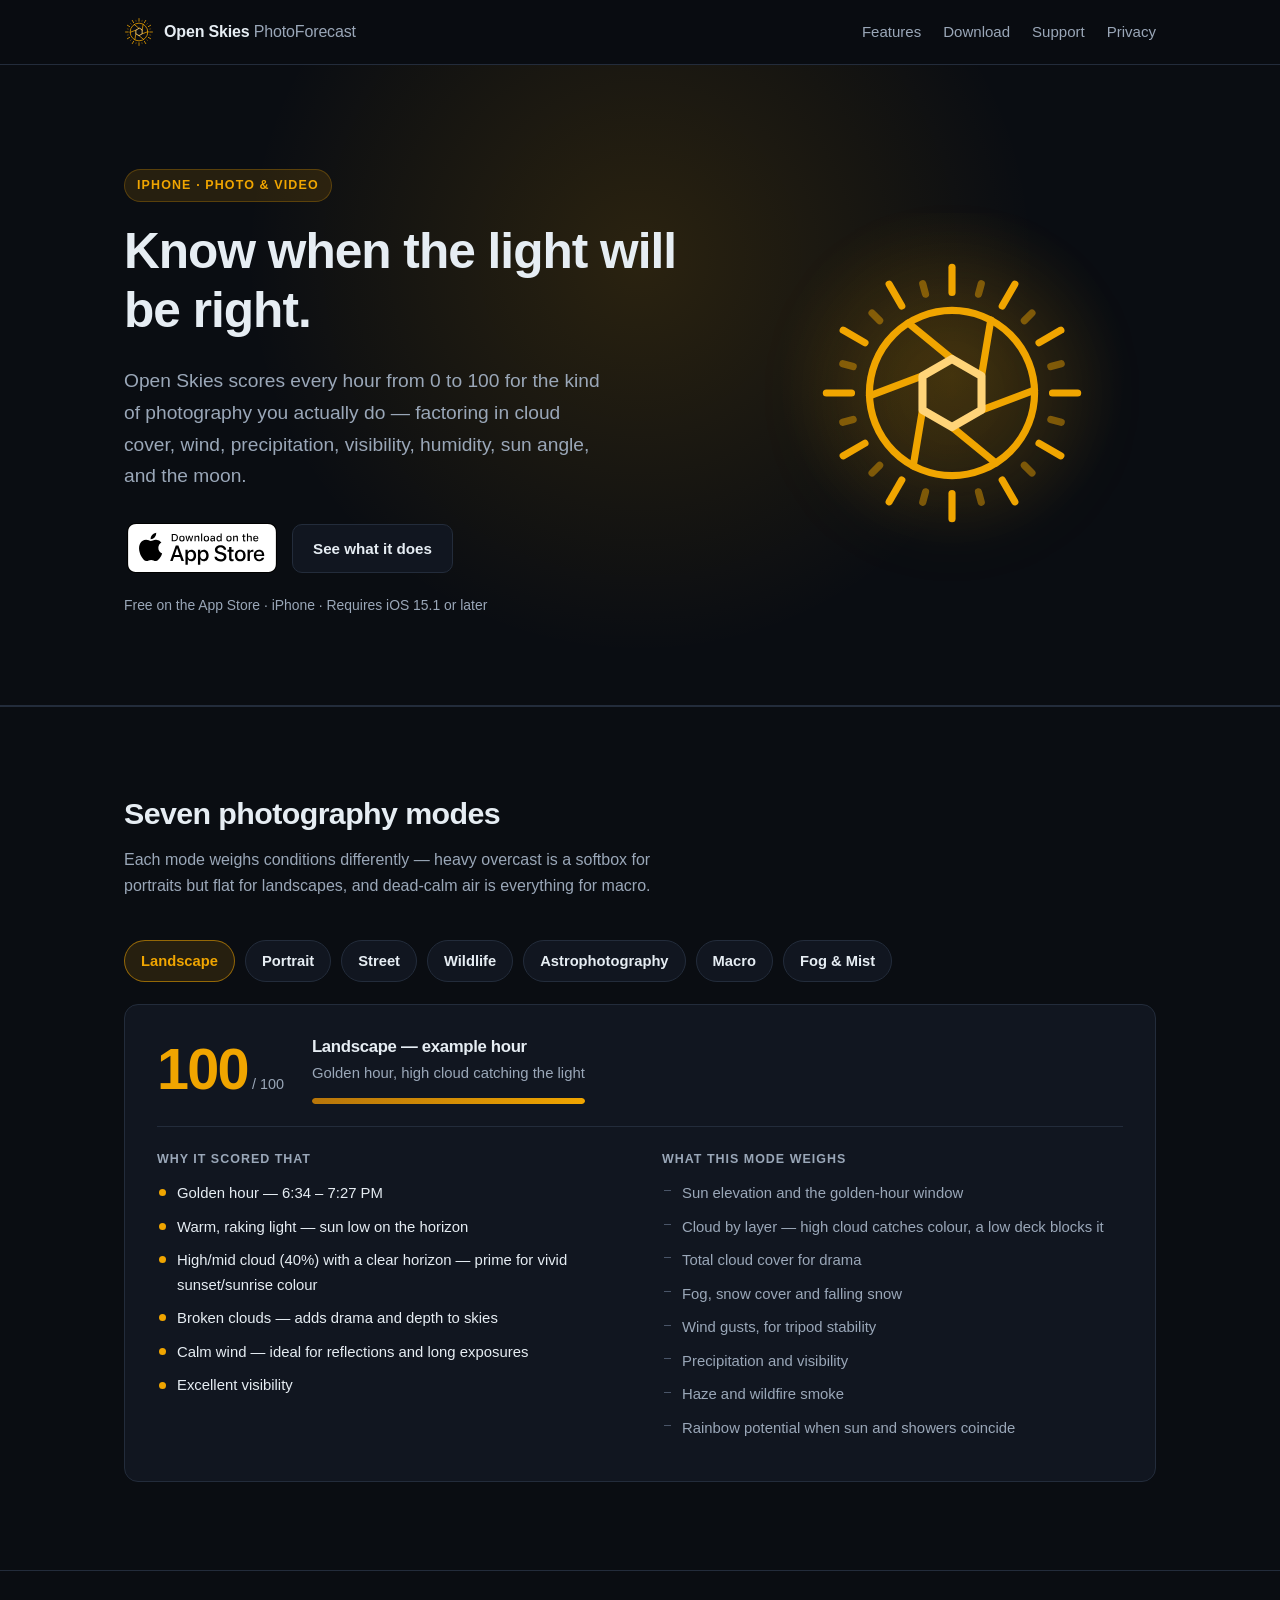
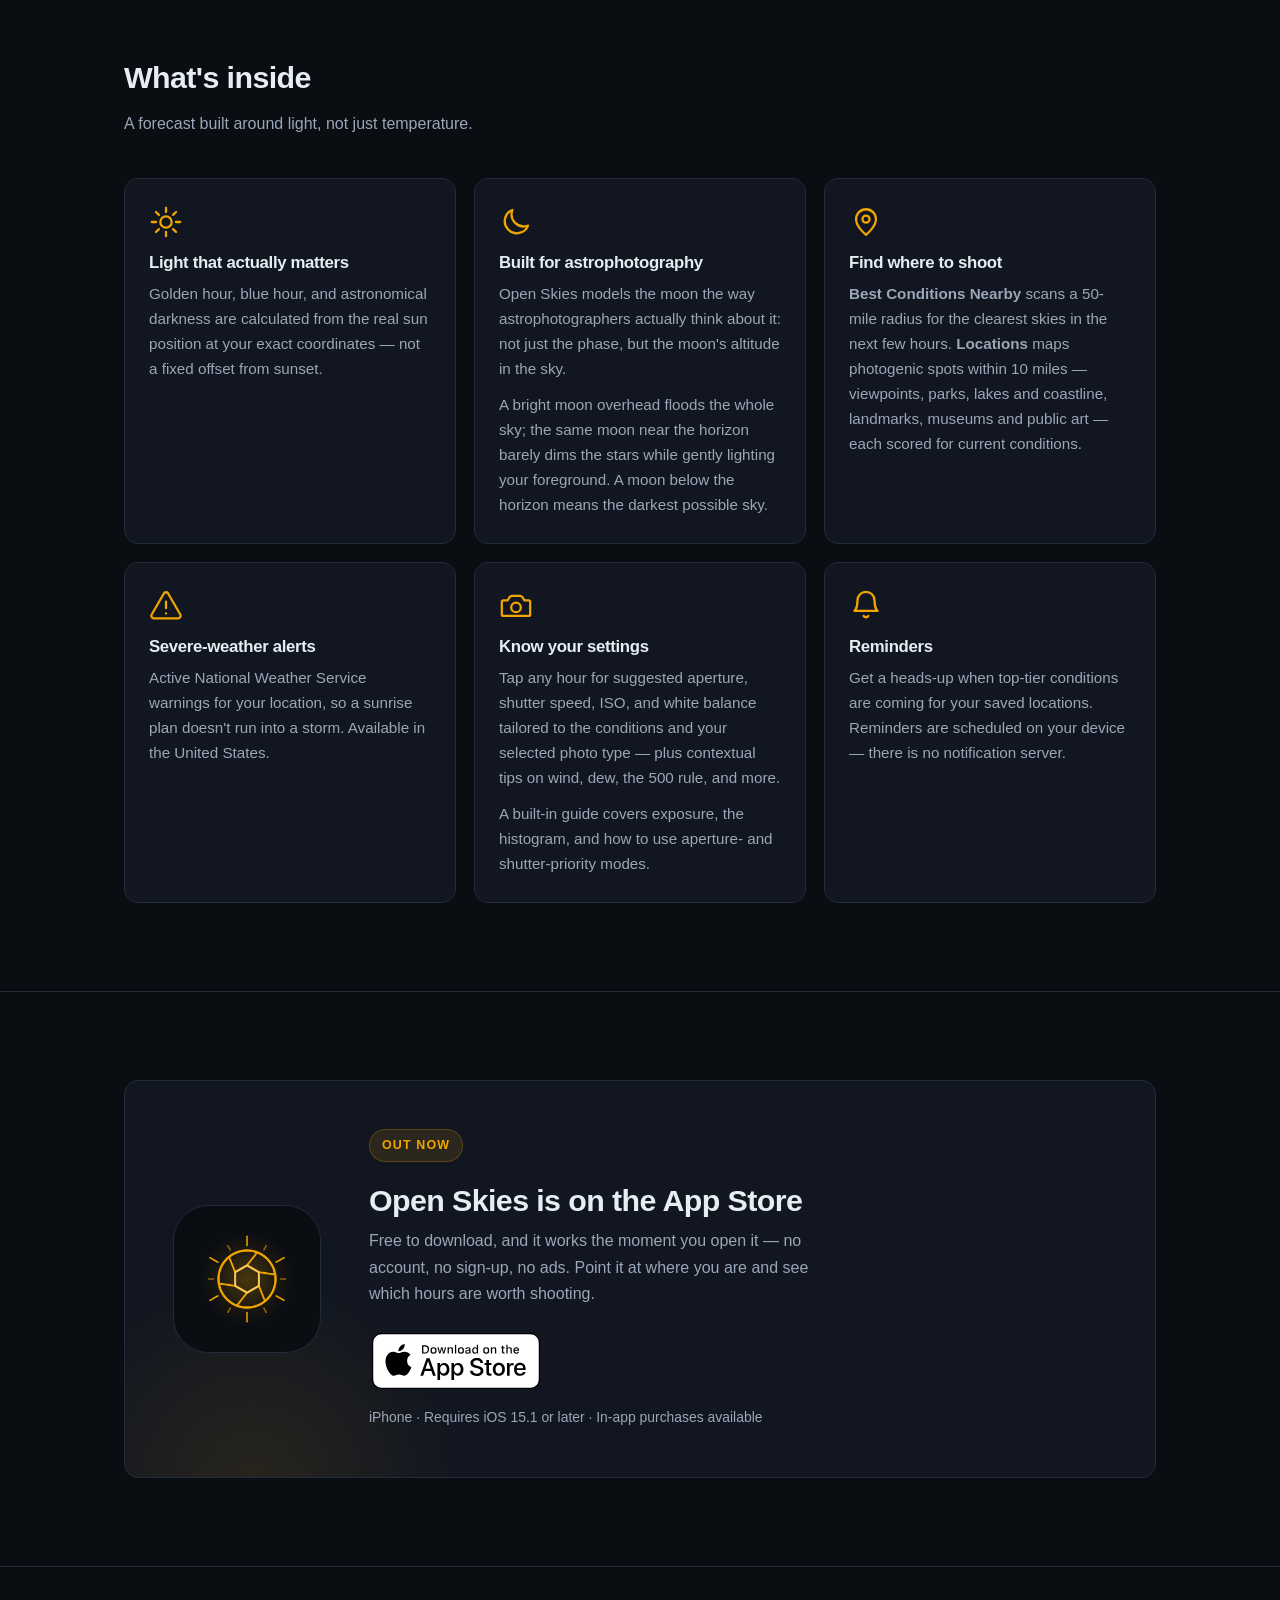
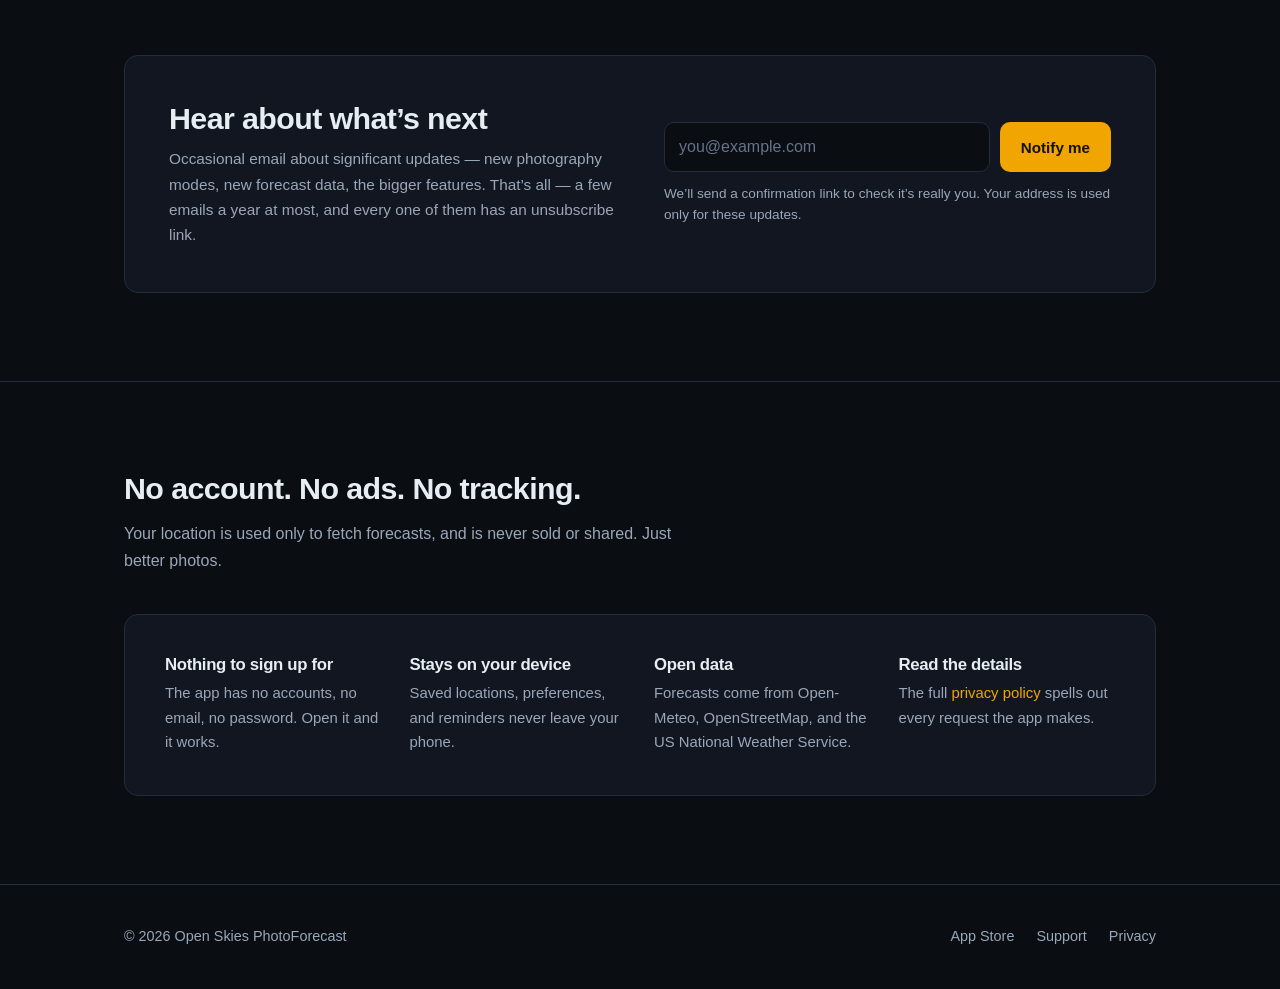
==== index.html @ b7a9ad7c "Add Google Search Console verification tag Co-Authored-By: Claude Opus 5 <noreply@anthropic.com>" ====
<!DOCTYPE html>
<html lang="en">
<head>
<meta charset="utf-8">
<meta name="viewport" content="width=device-width, initial-scale=1">
<title>Open Skies PhotoForecast — Golden hour &amp; photo weather</title>
<meta name="description" content="Hour-by-hour photography conditions for seven styles — golden hour, blue hour, the Milky Way and more. No account, no ads, no tracking.">
<meta name="theme-color" content="#0a0d12">
<meta name="google-site-verification" content="ENrO2JGXDl9mNSKPHNOTtn1yvITgf6xiiaZJoWVUYp8">
<link rel="icon" href="assets/emblem.svg" type="image/svg+xml">
<link rel="icon" href="assets/favicon.png" sizes="48x48">
<link rel="apple-touch-icon" href="assets/app-icon.png">
<meta property="og:type" content="website">
<meta property="og:title" content="Open Skies PhotoForecast">
<meta property="og:description" content="Know exactly when the light and weather will be right — hour-by-hour photography scores for golden hour, the Milky Way, and six more styles.">
<meta property="og:image" content="assets/app-icon.png">
<meta name="twitter:card" content="summary">
<link rel="stylesheet" href="styles.css">
</head>
<body>

<header class="site-header">
  <div class="wrap">
    <a class="brand" href="index.html">
      <img class="brand-mark" src="assets/emblem.svg" alt="" width="30" height="30">
      <span class="brand-name">Open Skies <span>PhotoForecast</span></span>
    </a>
    <nav class="site-nav" aria-label="Main">
      <a href="#features">Features</a>
      <a href="#download">Download</a>
      <a href="support.html">Support</a>
      <a href="privacy.html">Privacy</a>
    </nav>
  </div>
</header>

<main>

  <section class="hero">
    <div class="wrap hero-grid">
      <div>
        <span class="eyebrow">iPhone · Photo &amp; Video</span>
        <h1>Know when the light will be right.</h1>
        <p class="lede">
          Open Skies scores every hour from 0 to 100 for the kind of photography
          you actually do — factoring in cloud cover, wind, precipitation,
          visibility, humidity, sun angle, and the moon.
        </p>
        <div class="cta-row">
          <a class="badge-link" href="https://apps.apple.com/us/app/open-skies-photoforecast/id6797729442">
            <img src="assets/badge-white.svg" width="150" height="50"
                 alt="Download on the App Store">
          </a>
          <a class="btn btn-ghost" href="#features">See what it does</a>
        </div>
        <p class="note" style="margin-top:18px;">Free on the App&nbsp;Store · iPhone · Requires iOS&nbsp;15.1 or later</p>
      </div>
      <div class="hero-art">
        <img class="emblem" src="assets/emblem.svg" alt="" width="360" height="360">
      </div>
    </div>
  </section>

  <section id="features">
    <div class="wrap">
      <div class="section-head">
        <h2>Seven photography modes</h2>
        <p>
          Each mode weighs conditions differently — heavy overcast is a softbox
          for portraits but flat for landscapes, and dead-calm air is everything
          for macro.
        </p>
      </div>
      <div class="modes">
        <div class="chips" role="tablist" aria-label="Photography modes">
          <button class="chip" role="tab" type="button" id="tab-landscape"
                  data-mode="landscape" aria-selected="true" tabindex="0"
                  aria-controls="mode-panel">Landscape</button>
          <button class="chip" role="tab" type="button" id="tab-portrait"
                  data-mode="portrait" aria-selected="false" tabindex="-1"
                  aria-controls="mode-panel">Portrait</button>
          <button class="chip" role="tab" type="button" id="tab-street"
                  data-mode="street" aria-selected="false" tabindex="-1"
                  aria-controls="mode-panel">Street</button>
          <button class="chip" role="tab" type="button" id="tab-wildlife"
                  data-mode="wildlife" aria-selected="false" tabindex="-1"
                  aria-controls="mode-panel">Wildlife</button>
          <button class="chip" role="tab" type="button" id="tab-astro"
                  data-mode="astro" aria-selected="false" tabindex="-1"
                  aria-controls="mode-panel">Astrophotography</button>
          <button class="chip" role="tab" type="button" id="tab-macro"
                  data-mode="macro" aria-selected="false" tabindex="-1"
                  aria-controls="mode-panel">Macro</button>
          <button class="chip" role="tab" type="button" id="tab-fog"
                  data-mode="fog" aria-selected="false" tabindex="-1"
                  aria-controls="mode-panel">Fog &amp; Mist</button>
        </div>

        <div class="mode-panel" id="mode-panel" role="tabpanel"
             aria-labelledby="tab-landscape" tabindex="0">
          <noscript>
            <p class="mode-fallback">
              Each mode scores the same hour differently. Turn on JavaScript to
              see an example breakdown, or see it in the app itself.
            </p>
          </noscript>
        </div>
      </div>
    </div>
  </section>

  <section>
    <div class="wrap">
      <div class="section-head">
        <h2>What's inside</h2>
        <p>A forecast built around light, not just temperature.</p>
      </div>
      <div class="cards">

        <article class="card">
          <div class="card-icon" aria-hidden="true">
            <svg viewBox="0 0 24 24" fill="none" stroke="currentColor" stroke-width="1.6" stroke-linecap="round" stroke-linejoin="round">
              <circle cx="12" cy="12" r="4"/><path d="M12 2v3M12 19v3M2 12h3M19 12h3M4.9 4.9l2.1 2.1M17 17l2.1 2.1M19.1 4.9L17 7M7 17l-2.1 2.1"/>
            </svg>
          </div>
          <h3>Light that actually matters</h3>
          <p>
            Golden hour, blue hour, and astronomical darkness are calculated from
            the real sun position at your exact coordinates — not a fixed offset
            from sunset.
          </p>
        </article>

        <article class="card">
          <div class="card-icon" aria-hidden="true">
            <svg viewBox="0 0 24 24" fill="none" stroke="currentColor" stroke-width="1.6" stroke-linecap="round" stroke-linejoin="round">
              <path d="M20.5 14.5A8.5 8.5 0 0 1 9.5 3.5a8.5 8.5 0 1 0 11 11z"/>
            </svg>
          </div>
          <h3>Built for astrophotography</h3>
          <p>
            Open Skies models the moon the way astrophotographers actually think
            about it: not just the phase, but the moon's altitude in the sky.
          </p>
          <p>
            A bright moon overhead floods the whole sky; the same moon near the
            horizon barely dims the stars while gently lighting your foreground.
            A moon below the horizon means the darkest possible sky.
          </p>
        </article>

        <article class="card">
          <div class="card-icon" aria-hidden="true">
            <svg viewBox="0 0 24 24" fill="none" stroke="currentColor" stroke-width="1.6" stroke-linecap="round" stroke-linejoin="round">
              <path d="M12 21s7-5.5 7-11a7 7 0 1 0-14 0c0 5.5 7 11 7 11z"/><circle cx="12" cy="10" r="2.5"/>
            </svg>
          </div>
          <h3>Find where to shoot</h3>
          <p>
            <strong>Best Conditions Nearby</strong> scans a 50-mile radius for the
            clearest skies in the next few hours. <strong>Locations</strong> maps
            photogenic spots within 10 miles — viewpoints, parks, lakes and
            coastline, landmarks, museums and public art — each scored for
            current conditions.
          </p>
        </article>

        <article class="card">
          <div class="card-icon" aria-hidden="true">
            <svg viewBox="0 0 24 24" fill="none" stroke="currentColor" stroke-width="1.6" stroke-linecap="round" stroke-linejoin="round">
              <path d="M10.3 3.5 1.9 18a1.8 1.8 0 0 0 1.6 2.7h17a1.8 1.8 0 0 0 1.6-2.7l-8.4-14.5a1.8 1.8 0 0 0-3.4 0z"/><path d="M12 9v4.5M12 17.2v.1"/>
            </svg>
          </div>
          <h3>Severe-weather alerts</h3>
          <p>
            Active National Weather Service warnings for your location, so a
            sunrise plan doesn't run into a storm. Available in the United States.
          </p>
        </article>

        <article class="card">
          <div class="card-icon" aria-hidden="true">
            <svg viewBox="0 0 24 24" fill="none" stroke="currentColor" stroke-width="1.6" stroke-linecap="round" stroke-linejoin="round">
              <path d="M3 8h3l1.6-2.4A1.8 1.8 0 0 1 9.1 4.8h5.8a1.8 1.8 0 0 1 1.5.8L18 8h3a1 1 0 0 1 1 1v9a1 1 0 0 1-1 1H3a1 1 0 0 1-1-1V9a1 1 0 0 1 1-1z"/><circle cx="12" cy="13" r="3.4"/>
            </svg>
          </div>
          <h3>Know your settings</h3>
          <p>
            Tap any hour for suggested aperture, shutter speed, ISO, and white
            balance tailored to the conditions and your selected photo type —
            plus contextual tips on wind, dew, the 500 rule, and more.
          </p>
          <p>
            A built-in guide covers exposure, the histogram, and how to use
            aperture- and shutter-priority modes.
          </p>
        </article>

        <article class="card">
          <div class="card-icon" aria-hidden="true">
            <svg viewBox="0 0 24 24" fill="none" stroke="currentColor" stroke-width="1.6" stroke-linecap="round" stroke-linejoin="round">
              <path d="M18 8a6 6 0 1 0-12 0c0 6-2.2 7.5-2.2 7.5h16.4S18 14 18 8z"/><path d="M13.7 19a2 2 0 0 1-3.4 0"/>
            </svg>
          </div>
          <h3>Reminders</h3>
          <p>
            Get a heads-up when top-tier conditions are coming for your saved
            locations. Reminders are scheduled on your device — there is no
            notification server.
          </p>
        </article>

      </div>
    </div>
  </section>

  <section id="download">
    <div class="wrap">
      <div class="download">
        <img class="download-icon" src="assets/app-icon.png" alt=""
             width="160" height="160" loading="lazy">
        <div class="download-copy">
          <span class="eyebrow">Out now</span>
          <h2>Open Skies is on the App&nbsp;Store</h2>
          <p>
            Free to download, and it works the moment you open it &mdash; no
            account, no sign-up, no ads. Point it at where you are and see which
            hours are worth shooting.
          </p>
          <div class="cta-row">
            <a class="badge-link" href="https://apps.apple.com/us/app/open-skies-photoforecast/id6797729442">
              <img src="assets/badge-white.svg" width="168" height="56"
                   alt="Download on the App Store">
            </a>
          </div>
          <p class="note">iPhone · Requires iOS&nbsp;15.1 or later · In-app purchases available</p>
        </div>
      </div>
    </div>
  </section>

  <section id="notify">
    <div class="wrap">
      <div class="signup">
        <div class="signup-copy">
          <h2>Hear about what&rsquo;s next</h2>
          <p>
            Occasional email about significant updates &mdash; new photography
            modes, new forecast data, the bigger features. That&rsquo;s all
            &mdash; a few emails a year at most, and every one of them has an
            unsubscribe link.
          </p>
        </div>

        <form class="signup-form" id="notify-form" method="post"
              action="https://app.kit.com/forms/9874829/subscriptions">
          <label class="sr-only" for="notify-email">Email address</label>
          <div class="field-row">
            <input id="notify-email" name="email_address" type="email"
                   placeholder="you@example.com" required
                   autocomplete="email" spellcheck="false">
            <button class="btn btn-primary" type="submit">Notify me</button>
          </div>

          <div class="hp" aria-hidden="true">
            <label for="notify-company">Company</label>
            <input id="notify-company" name="company" type="text"
                   tabindex="-1" autocomplete="off">
          </div>

          <p class="form-note" id="notify-status" role="status" aria-live="polite">
            We&rsquo;ll send a confirmation link to check it&rsquo;s really you.
            Your address is used only for these updates.
          </p>
        </form>
      </div>
    </div>
  </section>

  <section>
    <div class="wrap">
      <div class="section-head">
        <h2>No account. No ads. No tracking.</h2>
        <p>
          Your location is used only to fetch forecasts, and is never sold or
          shared. Just better photos.
        </p>
      </div>
      <div class="strip">
        <div class="strip-item">
          <h3>Nothing to sign up for</h3>
          <p>The app has no accounts, no email, no password. Open it and it works.</p>
        </div>
        <div class="strip-item">
          <h3>Stays on your device</h3>
          <p>Saved locations, preferences, and reminders never leave your phone.</p>
        </div>
        <div class="strip-item">
          <h3>Open data</h3>
          <p>Forecasts come from Open-Meteo, OpenStreetMap, and the US National Weather Service.</p>
        </div>
        <div class="strip-item">
          <h3>Read the details</h3>
          <p>The full <a href="privacy.html">privacy policy</a> spells out every request the app makes.</p>
        </div>
      </div>
    </div>
  </section>

</main>

<footer class="site-footer">
  <div class="wrap">
    <span>© 2026 Open Skies PhotoForecast</span>
    <nav aria-label="Footer">
      <a href="https://apps.apple.com/us/app/open-skies-photoforecast/id6797729442">App Store</a>
      <a href="support.html">Support</a>
      <a href="privacy.html">Privacy</a>
    </nav>
  </div>
</footer>

<script>
// Example score breakdowns, generated by running the app's own scoring code
// against representative weather. Scores and factor text are the app's, verbatim.
var MODES = {"landscape":{"label":"Landscape","note":"Golden hour, high cloud catching the light","score":100,"factors":["Golden hour — 6:34 – 7:27 PM","Warm, raking light — sun low on the horizon","High/mid cloud (40%) with a clear horizon — prime for vivid sunset/sunrise colour","Broken clouds — adds drama and depth to skies","Calm wind — ideal for reflections and long exposures","Excellent visibility"],"weighs":["Sun elevation and the golden-hour window","Cloud by layer — high cloud catches colour, a low deck blocks it","Total cloud cover for drama","Fog, snow cover and falling snow","Wind gusts, for tripod stability","Precipitation and visibility","Haze and wildfire smoke","Rainbow potential when sun and showers coincide"]},"portrait":{"label":"Portrait","note":"Bright overcast, mild afternoon","score":71,"factors":["Thick overcast — sky acts as giant softbox, no harsh shadows","Comfortable temperature for outdoor sessions","Calm — no wind interference"],"weighs":["How harsh the sun is, softened by cloud and nudged by UV","Overcast acting as a giant softbox","Apparent temperature — how comfortable your subject is","Wind, for hair and clothing","Rain, weighted more heavily than for other styles"]},"street":{"label":"Street","note":"Saturday afternoon, hard sun","score":60,"factors":["Weekend daytime — markets, families and leisure crowds fill public spaces","Hard midday sun — deep shadows, silhouettes and graphic geometry","Urban area — busy streets, people, and signage"],"weighs":["Human activity by hour and day of week","Hard light — the one mode that rewards midday sun","Raking light for long shadows","Bright overcast for quieter human moments","Wet streets in the hour after rain","Fog simplifying a cluttered scene","How built-up the location is"]},"wildlife":{"label":"Wildlife","note":"Dawn after a cold front","score":100,"factors":["Golden hour — 6:27 – 7:20 AM","Dawn golden hour — animals feeding, peak activity","Calm — minimal disturbance, better scent control","Partial cloud — soft, flattering light for animal coats","6° colder than yesterday — cold advection drives feeding","Workable light — 1/1000s needs about ISO 3200"],"weighs":["Dawn and dusk activity windows","Wind, which carries scent and sound","Cloud softness on fur and feathers","Temperature and its effect on activity","Snow cover for tracks and winter species","Rain, and the reliable window just after it stops","Cold-front signal — falling pressure plus colder air than yesterday","Whether there is enough light for a fast shutter"]},"astro":{"label":"Astrophotography","note":"New moon at a dark-sky site","score":90,"factors":["Mostly clear sky","Moon below the horizon (-24°) — maximally dark sky","Milky Way core high (23°) — prime for the galactic centre","Bortle 1 — pristine dark site, faint nebulosity visible","Exceptional atmospheric clarity","Clear, transparent air"],"weighs":["Cloud as a hard ceiling — you cannot shoot stars through it","Thin high cirrus that veils faint detail","Moon brightness combined with how high it sits","Milky Way core altitude","Bortle light-pollution class at your location","Dew point and air transparency","Wind, for long-exposure stability"]},"macro":{"label":"Macro","note":"Early morning, dew still on the plants","score":65,"factors":["Bright overcast — a giant softbox: no harsh shadows, deep colour saturation","Early sun still low (14°) — gentle light, dew not yet burned off","Gusts to 15 mph — subject motion blur at macro scale is unavoidable","At the dew point — droplets on leaves, petals and webs","Cool — insects sluggish and far easier to approach"],"weighs":["Conditions that end a session outright, which cap the score","Bright overcast versus a dim storm deck","Time of day — dew still present, insects still cold","Wind, the single biggest problem at magnification","Dew point and temperature"]},"fog":{"label":"Fog & Mist","note":"Valley fog burning off at sunrise","score":90,"factors":["Golden hour — 6:26 – 7:18 AM","Active fog — ideal conditions for atmospheric photography","Golden light filtering through fog — rare and stunning"],"weighs":["Whether fog is actually present","Dew point depression, to estimate fog forming","Golden light filtering through fog","Wind, which disperses fog quickly","Snow cover underneath"]}};

(function () {
  var tablist = document.querySelector('.chips[role="tablist"]');
  var panel = document.getElementById("mode-panel");
  if (!tablist || !panel) return;

  var tabs = [].slice.call(tablist.querySelectorAll('[role="tab"]'));

  function esc(t) {
    return String(t).replace(/[&<>"]/g, function (c) {
      return { "&": "&amp;", "<": "&lt;", ">": "&gt;", '"': "&quot;" }[c];
    });
  }

  function render(key) {
    var m = MODES[key];
    if (!m) return;
    panel.innerHTML =
      '<div class="mode-head">' +
        '<div class="mode-score">' +
          '<span class="mode-score-num">' + m.score + '</span>' +
          '<span class="mode-score-max">/ 100</span>' +
        '</div>' +
        '<div class="mode-head-copy">' +
          '<h3>' + esc(m.label) + ' — example hour</h3>' +
          '<p>' + esc(m.note) + '</p>' +
          '<div class="mode-meter" role="img" aria-label="Score ' + m.score + ' out of 100">' +
            '<span style="width:' + m.score + '%"></span>' +
          '</div>' +
        '</div>' +
      '</div>' +
      '<div class="mode-cols">' +
        '<div>' +
          '<h4>Why it scored that</h4>' +
          '<ul class="mode-factors">' +
            m.factors.map(function (f) { return "<li>" + esc(f) + "</li>"; }).join("") +
          '</ul>' +
        '</div>' +
        '<div>' +
          '<h4>What this mode weighs</h4>' +
          '<ul class="mode-weighs">' +
            m.weighs.map(function (w) { return "<li>" + esc(w) + "</li>"; }).join("") +
          '</ul>' +
        '</div>' +
      '</div>';
  }

  function select(tab, focus) {
    tabs.forEach(function (t) {
      var on = t === tab;
      t.setAttribute("aria-selected", on ? "true" : "false");
      t.tabIndex = on ? 0 : -1;
    });
    panel.setAttribute("aria-labelledby", tab.id);
    render(tab.dataset.mode);
    if (focus) tab.focus();
  }

  tablist.addEventListener("click", function (e) {
    var tab = e.target.closest('[role="tab"]');
    if (tab) select(tab, false);
  });

  // Arrow-key navigation, per the ARIA tabs pattern.
  tablist.addEventListener("keydown", function (e) {
    var i = tabs.indexOf(document.activeElement);
    if (i === -1) return;
    var next =
      e.key === "ArrowRight" ? (i + 1) % tabs.length :
      e.key === "ArrowLeft"  ? (i - 1 + tabs.length) % tabs.length :
      e.key === "Home"       ? 0 :
      e.key === "End"        ? tabs.length - 1 : -1;
    if (next === -1) return;
    e.preventDefault();
    select(tabs[next], true);
  });

  render("landscape");
})();
</script>

<script>
(function () {
  var form = document.getElementById("notify-form");
  if (!form) return;

  var status = document.getElementById("notify-status");
  var button = form.querySelector('button[type="submit"]');
  var honeypot = document.getElementById("notify-company");
  var resting = status.innerHTML;

  function say(msg, state) {
    status.textContent = msg;
    status.className = "form-note" + (state ? " is-" + state : "");
  }

  form.addEventListener("submit", function (event) {
    event.preventDefault();

    // Honeypot: humans never see this field, so anything in it is a bot.
    // Report success so the bot has no signal to retry against.
    if (honeypot && honeypot.value !== "") {
      form.reset();
      say("Thanks — check your inbox for the confirmation link.", "success");
      return;
    }

    var data = new FormData(form);
    data.delete("company");

    button.disabled = true;
    say("Sending…");

    fetch(form.action, {
      method: "POST",
      body: data,
      headers: { Accept: "application/json" }
    })
      .then(function (response) {
        if (!response.ok) throw new Error("HTTP " + response.status);
        form.reset();
        say("Almost there — check your inbox and click the confirmation link.", "success");
      })
      .catch(function () {
        say("Something went wrong. Please try again, or email support@openskiesapp.com.", "error");
      })
      .then(function () {
        button.disabled = false;
      });
  });

  // Restore the resting hint once the visitor starts a fresh attempt.
  form.addEventListener("input", function () {
    if (status.className !== "form-note") {
      status.innerHTML = resting;
      status.className = "form-note";
    }
  });
})();
</script>

</body>
</html>
---- styles.css ----
/* Open Skies PhotoForecast — site styles */

:root {
  --bg: #0a0d12;
  --surface: #111620;
  --surface-2: #161d29;
  --border: #232c3b;
  --accent: #f0a500;
  --accent-soft: rgba(240, 165, 0, 0.12);
  --text: #e6edf3;
  --muted: #9aa7b8;
  --radius: 14px;
  --maxw: 1080px;
  --readw: 760px;
}

* { box-sizing: border-box; }

html { scroll-behavior: smooth; }

body {
  margin: 0;
  background: var(--bg);
  color: var(--text);
  font: 16px/1.65 -apple-system, BlinkMacSystemFont, "Segoe UI", Inter, Roboto,
    Helvetica, Arial, sans-serif;
  -webkit-font-smoothing: antialiased;
  text-rendering: optimizeLegibility;
}

a { color: var(--accent); text-decoration: none; }
a:hover { text-decoration: underline; }

h1, h2, h3 { line-height: 1.2; letter-spacing: -0.02em; margin: 0 0 0.5em; }
h1 { font-size: clamp(2rem, 5vw, 3.1rem); font-weight: 700; }
h2 { font-size: clamp(1.4rem, 3vw, 1.9rem); font-weight: 650; }
h3 { font-size: 1.05rem; font-weight: 650; }

p { margin: 0 0 1em; }

.wrap { max-width: var(--maxw); margin: 0 auto; padding: 0 24px; }
.read { max-width: var(--readw); }

/* ---------- emblem ---------- */

.emblem { width: 100%; height: 100%; display: block; color: var(--accent); }
.emblem .emblem-core { color: #ffd479; stroke: #ffd479; }
.emblem .emblem-rays { opacity: 0.9; }

/* ---------- header ---------- */

.site-header {
  position: sticky;
  top: 0;
  z-index: 20;
  background: rgba(10, 13, 18, 0.82);
  backdrop-filter: saturate(140%) blur(12px);
  border-bottom: 1px solid var(--border);
}

.site-header .wrap {
  display: flex;
  align-items: center;
  gap: 20px;
  min-height: 64px;
}

.brand {
  display: inline-flex;
  align-items: center;
  gap: 10px;
  color: var(--text);
  font-weight: 650;
  letter-spacing: -0.01em;
  margin-right: auto;
}
.brand:hover { text-decoration: none; }
.brand-mark { width: 30px; height: 30px; flex: 0 0 auto; }
.brand-name { font-size: 1rem; white-space: nowrap; }
.brand-name span { color: var(--muted); font-weight: 500; }

.site-nav { display: flex; gap: 22px; font-size: 0.94rem; }
.site-nav a { color: var(--muted); }
.site-nav a:hover, .site-nav a[aria-current="page"] { color: var(--text); text-decoration: none; }

/* ---------- hero ---------- */

.hero {
  position: relative;
  overflow: hidden;
  padding: clamp(56px, 9vw, 104px) 0 clamp(48px, 7vw, 88px);
  border-bottom: 1px solid var(--border);
}
.hero::before {
  content: "";
  position: absolute;
  inset: -40% 0 auto 50%;
  width: 900px;
  height: 900px;
  transform: translateX(-50%);
  background: radial-gradient(circle, rgba(240, 165, 0, 0.14), transparent 62%);
  pointer-events: none;
}
.hero .wrap { position: relative; }

.hero-grid {
  display: grid;
  grid-template-columns: 1.15fr 0.85fr;
  gap: clamp(32px, 6vw, 72px);
  align-items: center;
}

.eyebrow {
  display: inline-block;
  font-size: 0.78rem;
  font-weight: 650;
  letter-spacing: 0.09em;
  text-transform: uppercase;
  color: var(--accent);
  background: var(--accent-soft);
  border: 1px solid rgba(240, 165, 0, 0.25);
  border-radius: 999px;
  padding: 5px 12px;
  margin-bottom: 20px;
}

.hero p.lede {
  font-size: clamp(1.05rem, 2vw, 1.2rem);
  color: var(--muted);
  max-width: 46ch;
}

.hero-art {
  aspect-ratio: 1;
  max-width: 360px;
  margin-inline: auto;
  width: 100%;
  display: grid;
  place-items: center;
  background: radial-gradient(circle at 50% 45%, rgba(240, 165, 0, 0.16), transparent 65%);
}
.hero-art .emblem { width: 78%; height: auto; filter: drop-shadow(0 0 40px rgba(240, 165, 0, 0.35)); }

.cta-row { display: flex; flex-wrap: wrap; gap: 12px; margin-top: 28px; align-items: center; }

.btn {
  display: inline-flex;
  align-items: center;
  gap: 8px;
  padding: 11px 20px;
  border-radius: 10px;
  font-weight: 600;
  font-size: 0.95rem;
  border: 1px solid transparent;
  transition: background-color 0.15s ease, border-color 0.15s ease;
}
.btn:hover { text-decoration: none; }
.btn-primary { background: var(--accent); color: #14100a; }
.btn-primary:hover { background: #ffb81f; }
.btn-ghost { border-color: var(--border); color: var(--text); background: var(--surface); }
.btn-ghost:hover { border-color: #33405a; }

.note { font-size: 0.87rem; color: var(--muted); margin: 0; }

/* ---------- sections ---------- */

section { padding: clamp(52px, 8vw, 88px) 0; }
section + section { border-top: 1px solid var(--border); }

.section-head { max-width: 62ch; margin-bottom: 40px; }
.section-head p { color: var(--muted); margin: 0; }

/* ---------- mode chips ---------- */

.chips { display: flex; flex-wrap: wrap; gap: 10px; margin: 0; padding: 0; list-style: none; }
.chip {
  border: 1px solid var(--border);
  background: var(--surface);
  color: var(--text);
  border-radius: 999px;
  padding: 8px 16px;
  font: inherit;
  font-size: 0.92rem;
  font-weight: 550;
  cursor: pointer;
  transition: border-color 0.15s ease, background-color 0.15s ease, color 0.15s ease;
}
.chip:hover { border-color: #33405a; background: var(--surface-2); }

/* ---------- feature cards ---------- */

.cards {
  display: grid;
  grid-template-columns: repeat(auto-fit, minmax(280px, 1fr));
  gap: 18px;
}

.card {
  background: var(--surface);
  border: 1px solid var(--border);
  border-radius: var(--radius);
  padding: 26px 24px;
}
.card h3 { margin-bottom: 8px; }
.card p { color: var(--muted); margin: 0; font-size: 0.95rem; }
.card p + p { margin-top: 0.7em; }

.card-icon {
  width: 34px;
  height: 34px;
  color: var(--accent);
  margin-bottom: 14px;
}
.card-icon svg { width: 100%; height: 100%; display: block; }

/* ---------- privacy strip ---------- */

.strip {
  background: var(--surface);
  border: 1px solid var(--border);
  border-radius: var(--radius);
  padding: clamp(28px, 4vw, 40px);
  display: grid;
  grid-template-columns: repeat(auto-fit, minmax(200px, 1fr));
  gap: 28px;
}
.strip-item h3 { margin-bottom: 6px; }
.strip-item p { color: var(--muted); font-size: 0.93rem; margin: 0; }

/* ---------- prose (privacy / support body) ---------- */

.prose { max-width: var(--readw); }
.prose h2 { margin-top: 2.2em; padding-top: 0.2em; }
.prose h2:first-of-type { margin-top: 1.2em; }
.prose ul { padding-left: 1.2em; margin: 0 0 1em; }
.prose li { margin-bottom: 0.45em; }
.prose li::marker { color: var(--accent); }
.prose strong { color: #fff; font-weight: 650; }
.prose .meta {
  color: var(--muted);
  font-size: 0.9rem;
  border-left: 2px solid var(--accent);
  padding-left: 14px;
  margin-bottom: 2em;
}
.prose a { word-break: break-word; }

/* ---------- page header (interior pages) ---------- */

.page-head {
  padding: clamp(44px, 6vw, 72px) 0 clamp(28px, 4vw, 44px);
  border-bottom: 1px solid var(--border);
  background: linear-gradient(180deg, rgba(240, 165, 0, 0.06), transparent);
}
.page-head p { color: var(--muted); margin: 0; max-width: 60ch; }

/* ---------- contact card ---------- */

.contact {
  background: var(--surface);
  border: 1px solid var(--border);
  border-radius: var(--radius);
  padding: 28px 26px;
  margin-bottom: 48px;
}
.contact h2 { margin-top: 0; }
.contact p { color: var(--muted); }
.contact .email {
  display: inline-block;
  font-size: 1.15rem;
  font-weight: 600;
  margin-bottom: 4px;
}

/* ---------- FAQ ---------- */

.faq { display: grid; gap: 10px; }

details {
  background: var(--surface);
  border: 1px solid var(--border);
  border-radius: 12px;
  overflow: hidden;
}
details[open] { background: var(--surface-2); }

summary {
  cursor: pointer;
  list-style: none;
  padding: 16px 46px 16px 20px;
  font-weight: 600;
  position: relative;
}
summary::-webkit-details-marker { display: none; }
summary:hover { color: var(--accent); }
summary::after {
  content: "";
  position: absolute;
  right: 20px;
  top: 50%;
  width: 9px;
  height: 9px;
  border-right: 2px solid var(--muted);
  border-bottom: 2px solid var(--muted);
  transform: translateY(-70%) rotate(45deg);
  transition: transform 0.18s ease;
}
details[open] summary::after { transform: translateY(-25%) rotate(-135deg); }

.faq-body { padding: 0 20px 18px; color: var(--muted); font-size: 0.95rem; }
.faq-body > :last-child { margin-bottom: 0; }
.faq-body ul { padding-left: 1.2em; margin: 0 0 1em; }
.faq-body li::marker { color: var(--accent); }

/* ---------- footer ---------- */

.site-footer {
  border-top: 1px solid var(--border);
  padding: 40px 0;
  color: var(--muted);
  font-size: 0.9rem;
}
.site-footer .wrap {
  display: flex;
  flex-wrap: wrap;
  gap: 16px 26px;
  align-items: center;
}
.site-footer nav { display: flex; gap: 22px; margin-left: auto; }
.site-footer a { color: var(--muted); }
.site-footer a:hover { color: var(--text); }

/* ---------- responsive ---------- */

@media (max-width: 820px) {
  .hero-grid { grid-template-columns: 1fr; }
  .hero-art { order: -1; max-width: 210px; }
  .site-footer nav { margin-left: 0; }
}

@media (max-width: 560px) {
  .site-header .wrap { gap: 12px; }
  .site-nav { gap: 14px; font-size: 0.85rem; }
  .brand-mark { width: 26px; height: 26px; }
  .brand-name { font-size: 0.95rem; }
  .brand-name span { display: none; }
}

@media (max-width: 400px) {
  .wrap { padding: 0 18px; }
  .site-nav { gap: 12px; font-size: 0.8rem; }
}

@media (prefers-reduced-motion: reduce) {
  html { scroll-behavior: auto; }
  * { transition: none !important; }
}

/* focus visibility */
a:focus-visible, summary:focus-visible {
  outline: 2px solid var(--accent);
  outline-offset: 3px;
  border-radius: 4px;
}

/* placeholder shown until a public support address exists */
.contact .email-pending {
  color: var(--accent);
  font-weight: 600;
  margin: 0;
}

/* ---------- newsletter signup ---------- */

.sr-only {
  position: absolute;
  width: 1px;
  height: 1px;
  padding: 0;
  margin: -1px;
  overflow: hidden;
  clip: rect(0 0 0 0);
  white-space: nowrap;
  border: 0;
}

/* Honeypot: off-screen rather than display:none, which some bots skip. */
.hp {
  position: absolute;
  left: -9999px;
  width: 1px;
  height: 1px;
  overflow: hidden;
}

.signup {
  background: var(--surface);
  border: 1px solid var(--border);
  border-radius: var(--radius);
  padding: clamp(28px, 4vw, 44px);
  display: grid;
  grid-template-columns: 1fr 1fr;
  gap: clamp(24px, 4vw, 48px);
  align-items: center;
}

.signup-copy h2 { margin-bottom: 10px; }
.signup-copy p { color: var(--muted); margin: 0; font-size: 0.96rem; }

.signup-form { margin: 0; }

.field-row { display: flex; gap: 10px; flex-wrap: wrap; }

.signup-form input[type="email"] {
  flex: 1 1 220px;
  min-width: 0;
  background: var(--bg);
  border: 1px solid var(--border);
  border-radius: 10px;
  color: var(--text);
  font: inherit;
  /* 16px minimum: anything smaller makes iOS Safari zoom in on focus. */
  font-size: 16px;
  padding: 11px 14px;
  transition: border-color 0.15s ease, box-shadow 0.15s ease;
}
.signup-form input[type="email"]::placeholder { color: #64748b; }
.signup-form input[type="email"]:focus {
  outline: none;
  border-color: var(--accent);
  box-shadow: 0 0 0 3px rgba(240, 165, 0, 0.16);
}

.signup-form button { flex: 0 0 auto; cursor: pointer; font-family: inherit; }
.signup-form button:disabled { opacity: 0.6; cursor: default; }

.form-note {
  margin: 12px 0 0;
  font-size: 0.85rem;
  line-height: 1.5;
  color: var(--muted);
}
.form-note.is-success { color: #6ee7a8; }
.form-note.is-error { color: #ff9d8a; }

@media (max-width: 820px) {
  .signup { grid-template-columns: 1fr; }
}

/* ---------- download / App Store ---------- */

.download {
  background: var(--surface);
  border: 1px solid var(--border);
  border-radius: var(--radius);
  padding: clamp(28px, 4vw, 48px);
  display: grid;
  grid-template-columns: auto 1fr;
  gap: clamp(24px, 4vw, 48px);
  align-items: center;
  position: relative;
  overflow: hidden;
}
.download::before {
  content: "";
  position: absolute;
  inset: auto auto -60% -10%;
  width: 460px;
  height: 460px;
  background: radial-gradient(circle, rgba(240, 165, 0, 0.10), transparent 65%);
  pointer-events: none;
}

.download-icon {
  width: clamp(96px, 14vw, 148px);
  height: auto;
  border-radius: 24%;
  border: 1px solid var(--border);
  position: relative;
}

.download-copy { position: relative; }
.download-copy h2 { margin-bottom: 10px; }
.download-copy > p { color: var(--muted); max-width: 52ch; }
.download-copy .cta-row { margin-top: 22px; }
.download-copy .note { margin-top: 14px; }

@media (max-width: 700px) {
  .download { grid-template-columns: 1fr; justify-items: start; text-align: left; }
}

/* ---------- official App Store badge ---------- */

/* Apple's badge artwork must not be recoloured or reproportioned, so this only
   handles placement, clear space, and focus. Min height 40px per Apple's
   marketing guidelines; the surrounding margin preserves the required
   clear space of one quarter the badge height. */
.badge-link {
  display: inline-block;
  line-height: 0;
  border-radius: 8px;
  margin: 3px;
  transition: opacity 0.15s ease;
}
.badge-link:hover { opacity: 0.85; text-decoration: none; }
.badge-link img { display: block; height: auto; max-width: 100%; }
.badge-link:focus-visible {
  outline: 2px solid var(--accent);
  outline-offset: 4px;
}

/* ---------- mode tabs + example breakdown ---------- */

.chips[role="tablist"] { margin-bottom: 22px; }

.chip[aria-selected="true"] {
  background: var(--accent-soft);
  border-color: rgba(240, 165, 0, 0.55);
  color: var(--accent);
}
.chip:focus-visible { outline: 2px solid var(--accent); outline-offset: 3px; }

.mode-panel {
  background: var(--surface);
  border: 1px solid var(--border);
  border-radius: var(--radius);
  padding: clamp(22px, 3vw, 32px);
}
.mode-panel:focus-visible { outline: 2px solid var(--accent); outline-offset: 3px; }

.mode-head {
  display: flex;
  align-items: center;
  gap: clamp(18px, 3vw, 28px);
  padding-bottom: 22px;
  margin-bottom: 22px;
  border-bottom: 1px solid var(--border);
}

.mode-score { display: flex; align-items: baseline; gap: 4px; flex: 0 0 auto; }
.mode-score-num {
  font-size: clamp(2.6rem, 6vw, 3.6rem);
  font-weight: 700;
  line-height: 1;
  color: var(--accent);
  letter-spacing: -0.03em;
  font-variant-numeric: tabular-nums;
}
.mode-score-max { font-size: 0.9rem; color: var(--muted); }

.mode-head-copy { min-width: 0; }
.mode-head-copy h3 { margin: 0 0 4px; }
.mode-head-copy p { margin: 0 0 12px; color: var(--muted); font-size: 0.93rem; }

.mode-meter {
  height: 6px;
  background: var(--bg);
  border-radius: 999px;
  overflow: hidden;
  max-width: 340px;
}
.mode-meter span {
  display: block;
  height: 100%;
  background: linear-gradient(90deg, #b8760a, var(--accent));
  border-radius: 999px;
}

.mode-cols {
  display: grid;
  grid-template-columns: 1fr 1fr;
  gap: clamp(20px, 4vw, 44px);
}
.mode-cols h4 {
  margin: 0 0 12px;
  font-size: 0.78rem;
  font-weight: 650;
  letter-spacing: 0.08em;
  text-transform: uppercase;
  color: var(--muted);
}

.mode-factors, .mode-weighs { margin: 0; padding: 0; list-style: none; font-size: 0.93rem; }
.mode-factors li, .mode-weighs li { position: relative; padding-left: 20px; margin-bottom: 9px; }
.mode-factors li { color: var(--text); }
.mode-weighs li { color: var(--muted); }

.mode-factors li::before {
  content: "";
  position: absolute;
  left: 2px;
  top: 0.55em;
  width: 7px;
  height: 7px;
  border-radius: 50%;
  background: var(--accent);
}
.mode-weighs li::before {
  content: "";
  position: absolute;
  left: 2px;
  top: 0.62em;
  width: 7px;
  height: 1px;
  background: #4a5568;
}

.mode-fallback { color: var(--muted); margin: 0; }

@media (max-width: 700px) {
  .mode-cols { grid-template-columns: 1fr; }
  .mode-head { flex-direction: column; align-items: flex-start; gap: 12px; }
}
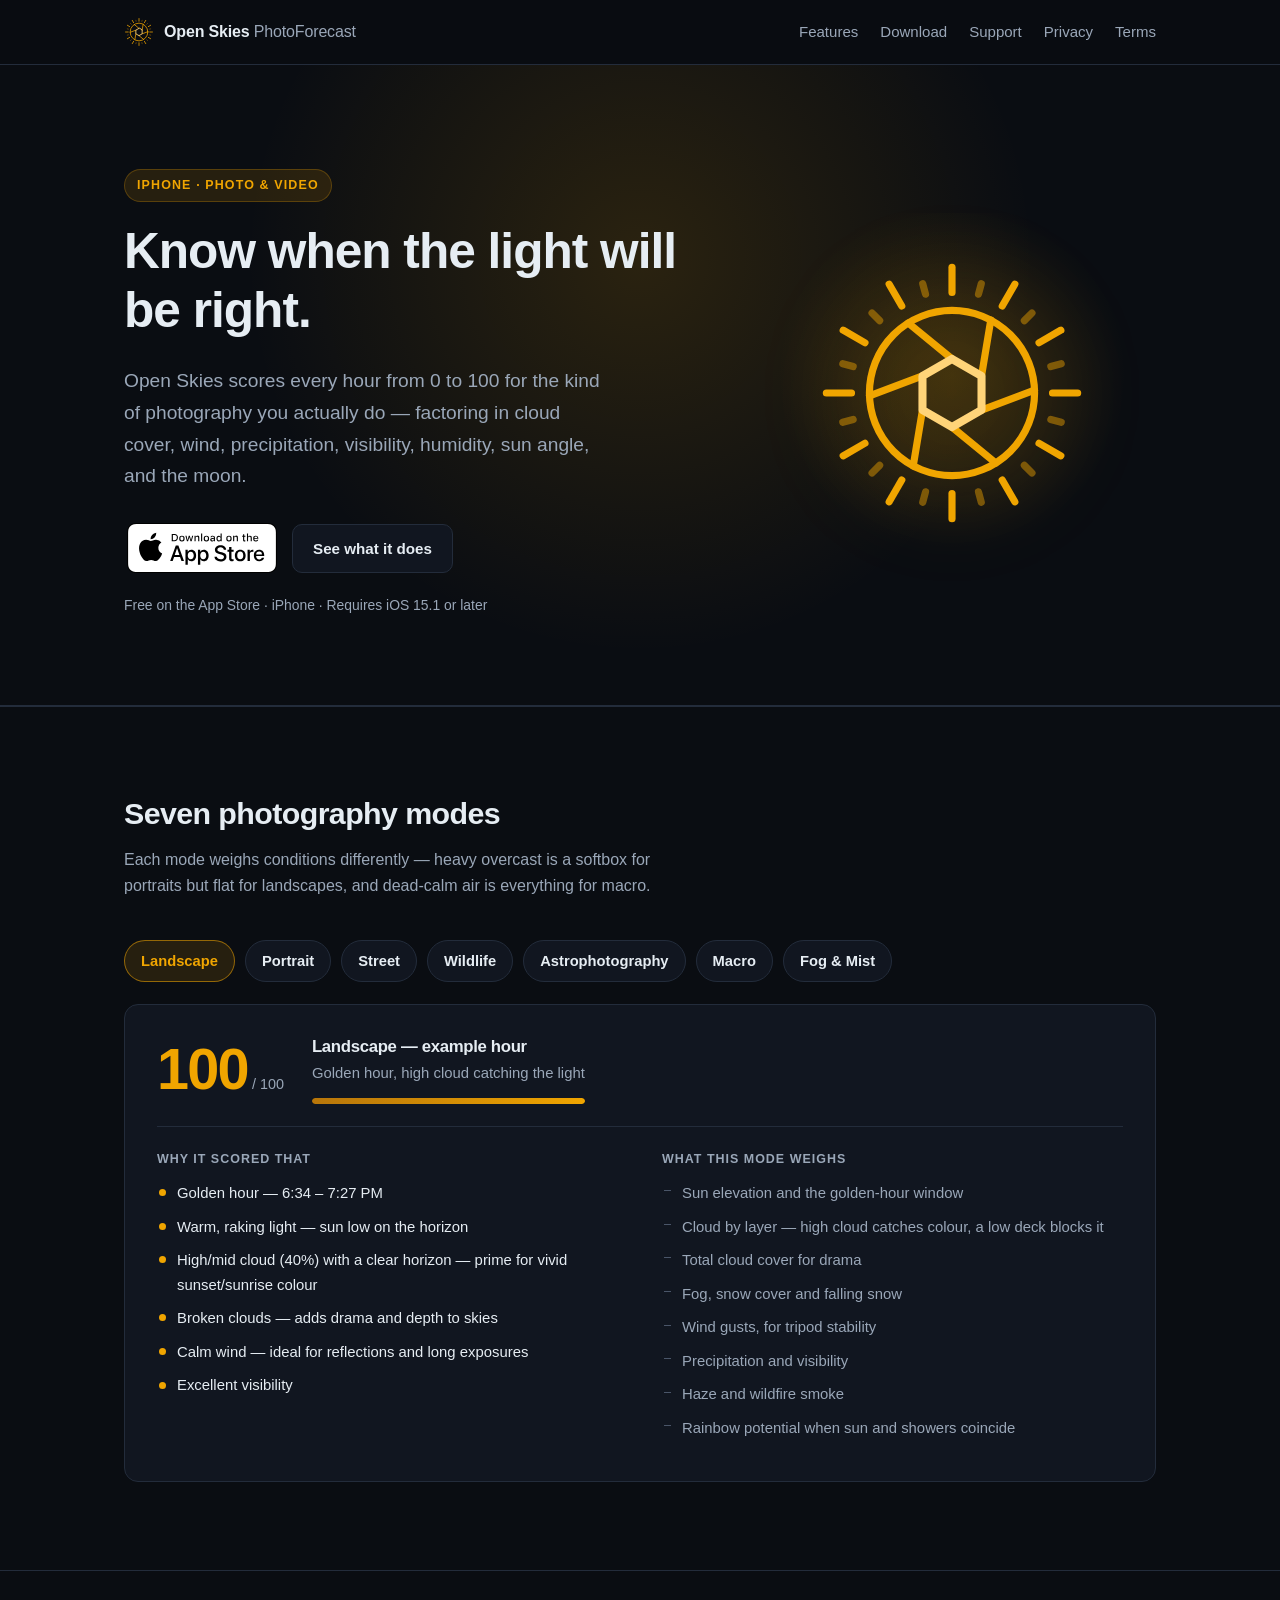
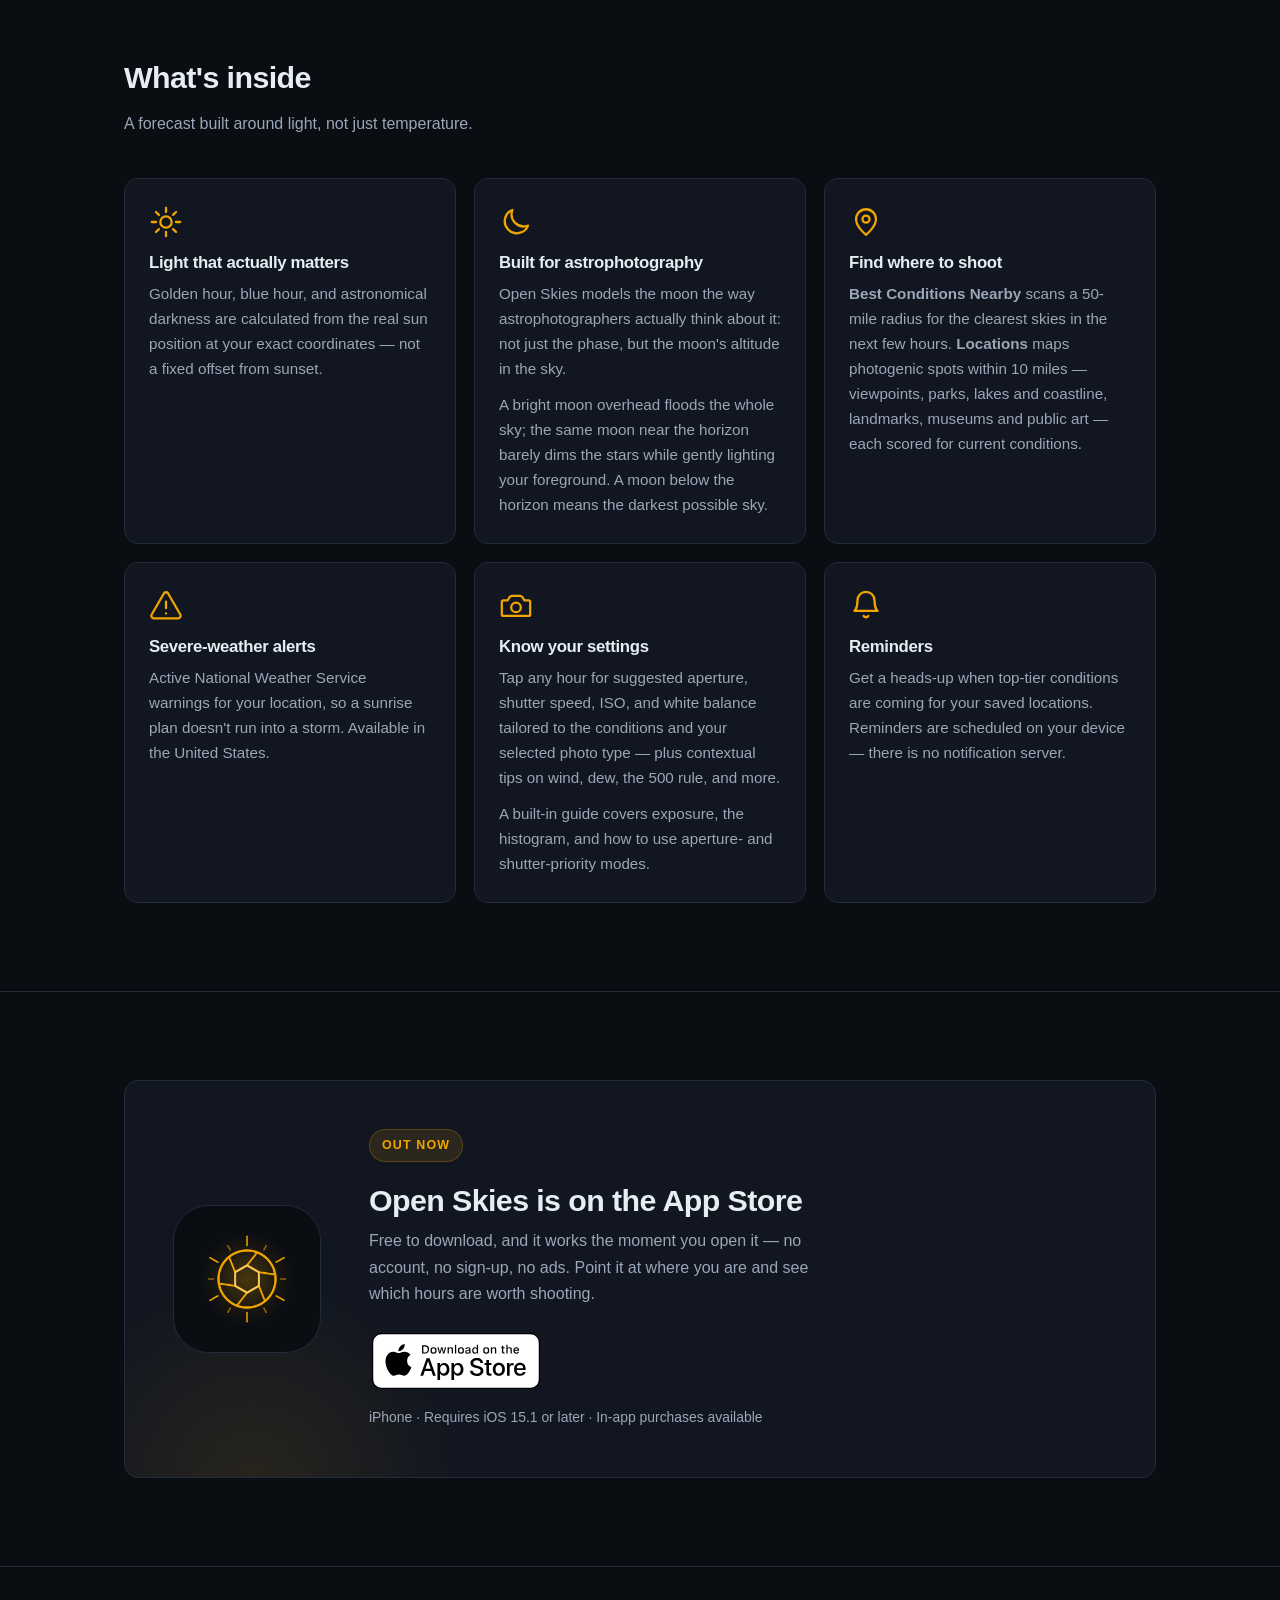
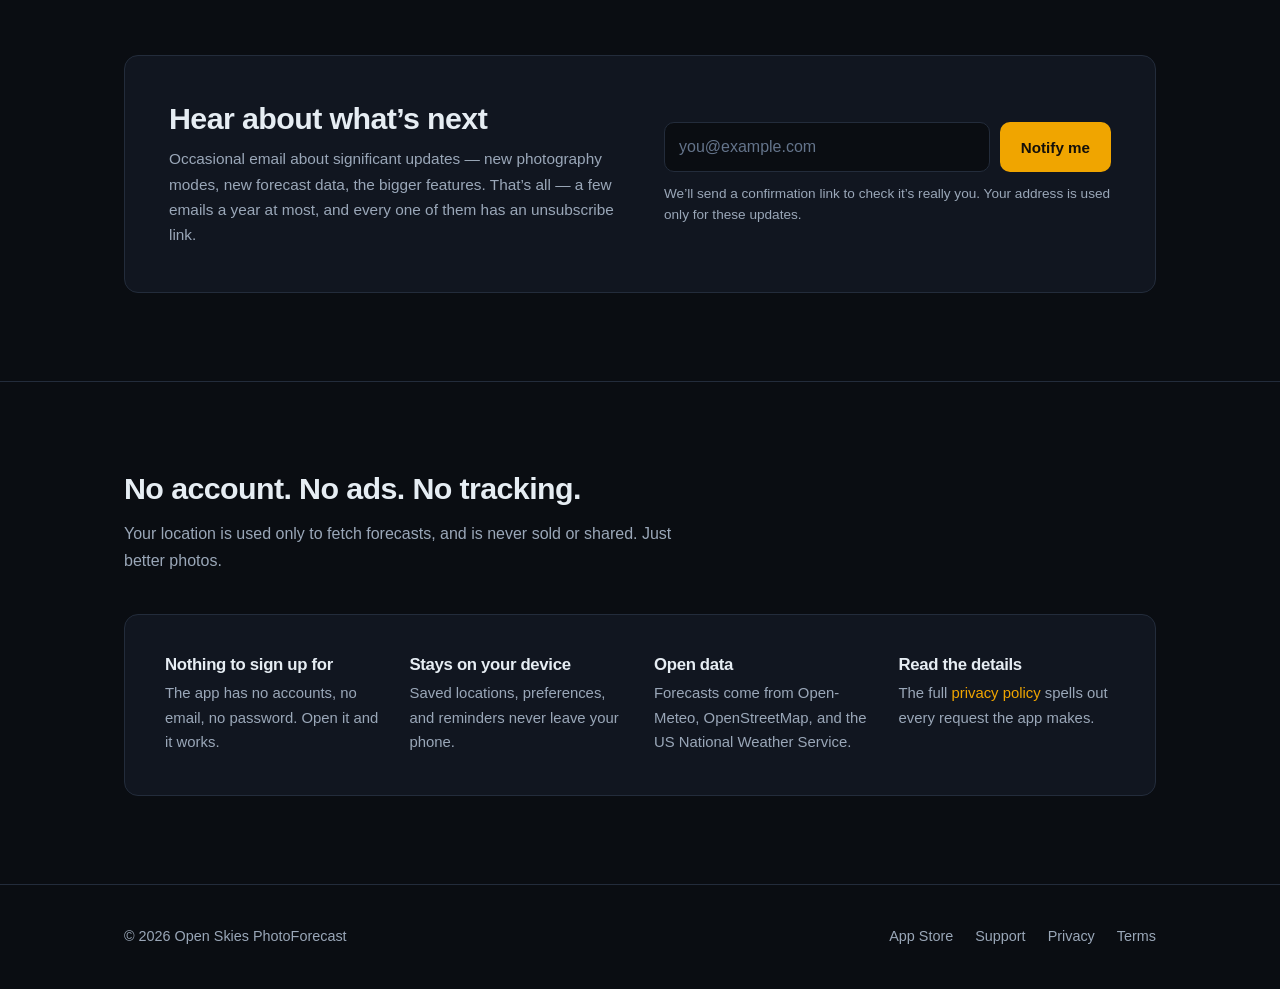
==== commit f617b117: "Add a Terms of Use page The Android build links here from the paywall. Apple's standard EULA covers " ====
--- a/index.html
+++ b/index.html
@@ -30,6 +30,7 @@
       <a href="#download">Download</a>
       <a href="support.html">Support</a>
       <a href="privacy.html">Privacy</a>
+      <a href="terms.html">Terms</a>
     </nav>
   </div>
 </header>
@@ -316,6 +317,7 @@
       <a href="https://apps.apple.com/us/app/open-skies-photoforecast/id6797729442">App Store</a>
       <a href="support.html">Support</a>
       <a href="privacy.html">Privacy</a>
+      <a href="terms.html">Terms</a>
     </nav>
   </div>
 </footer>
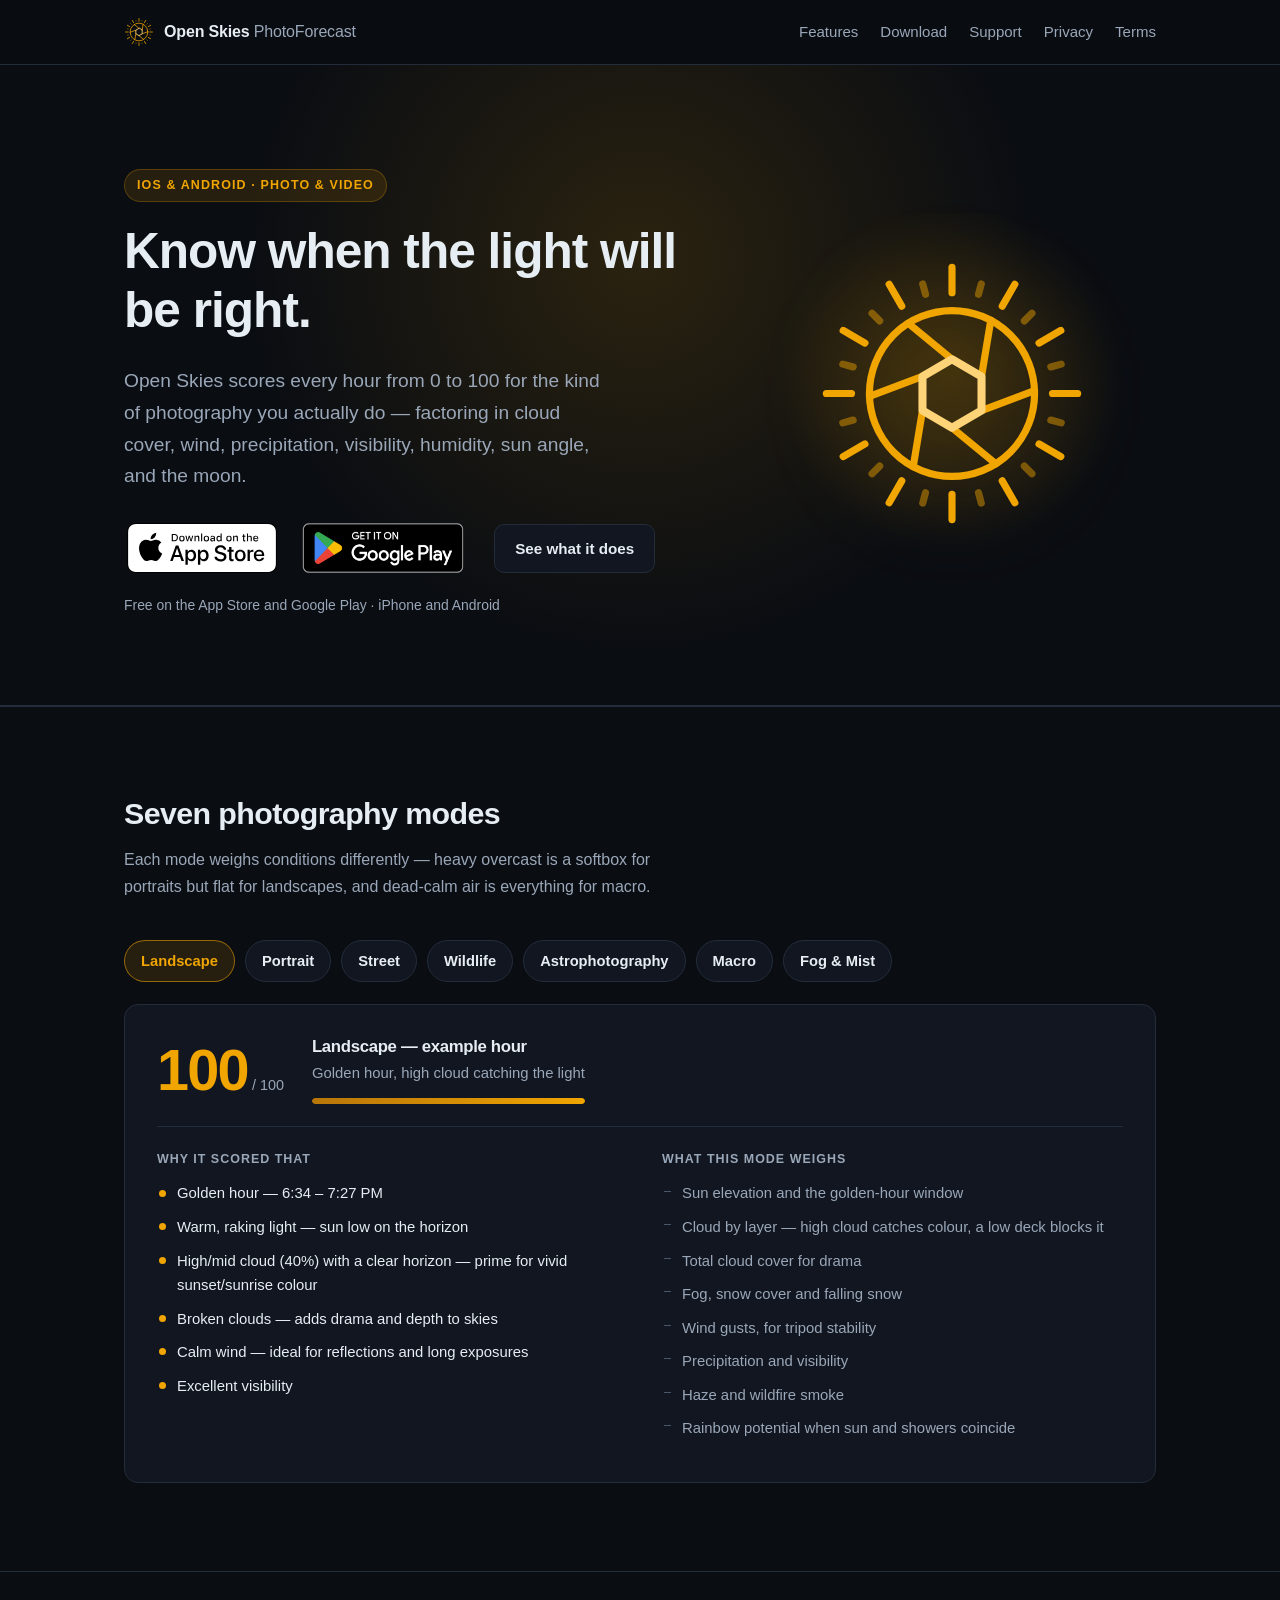
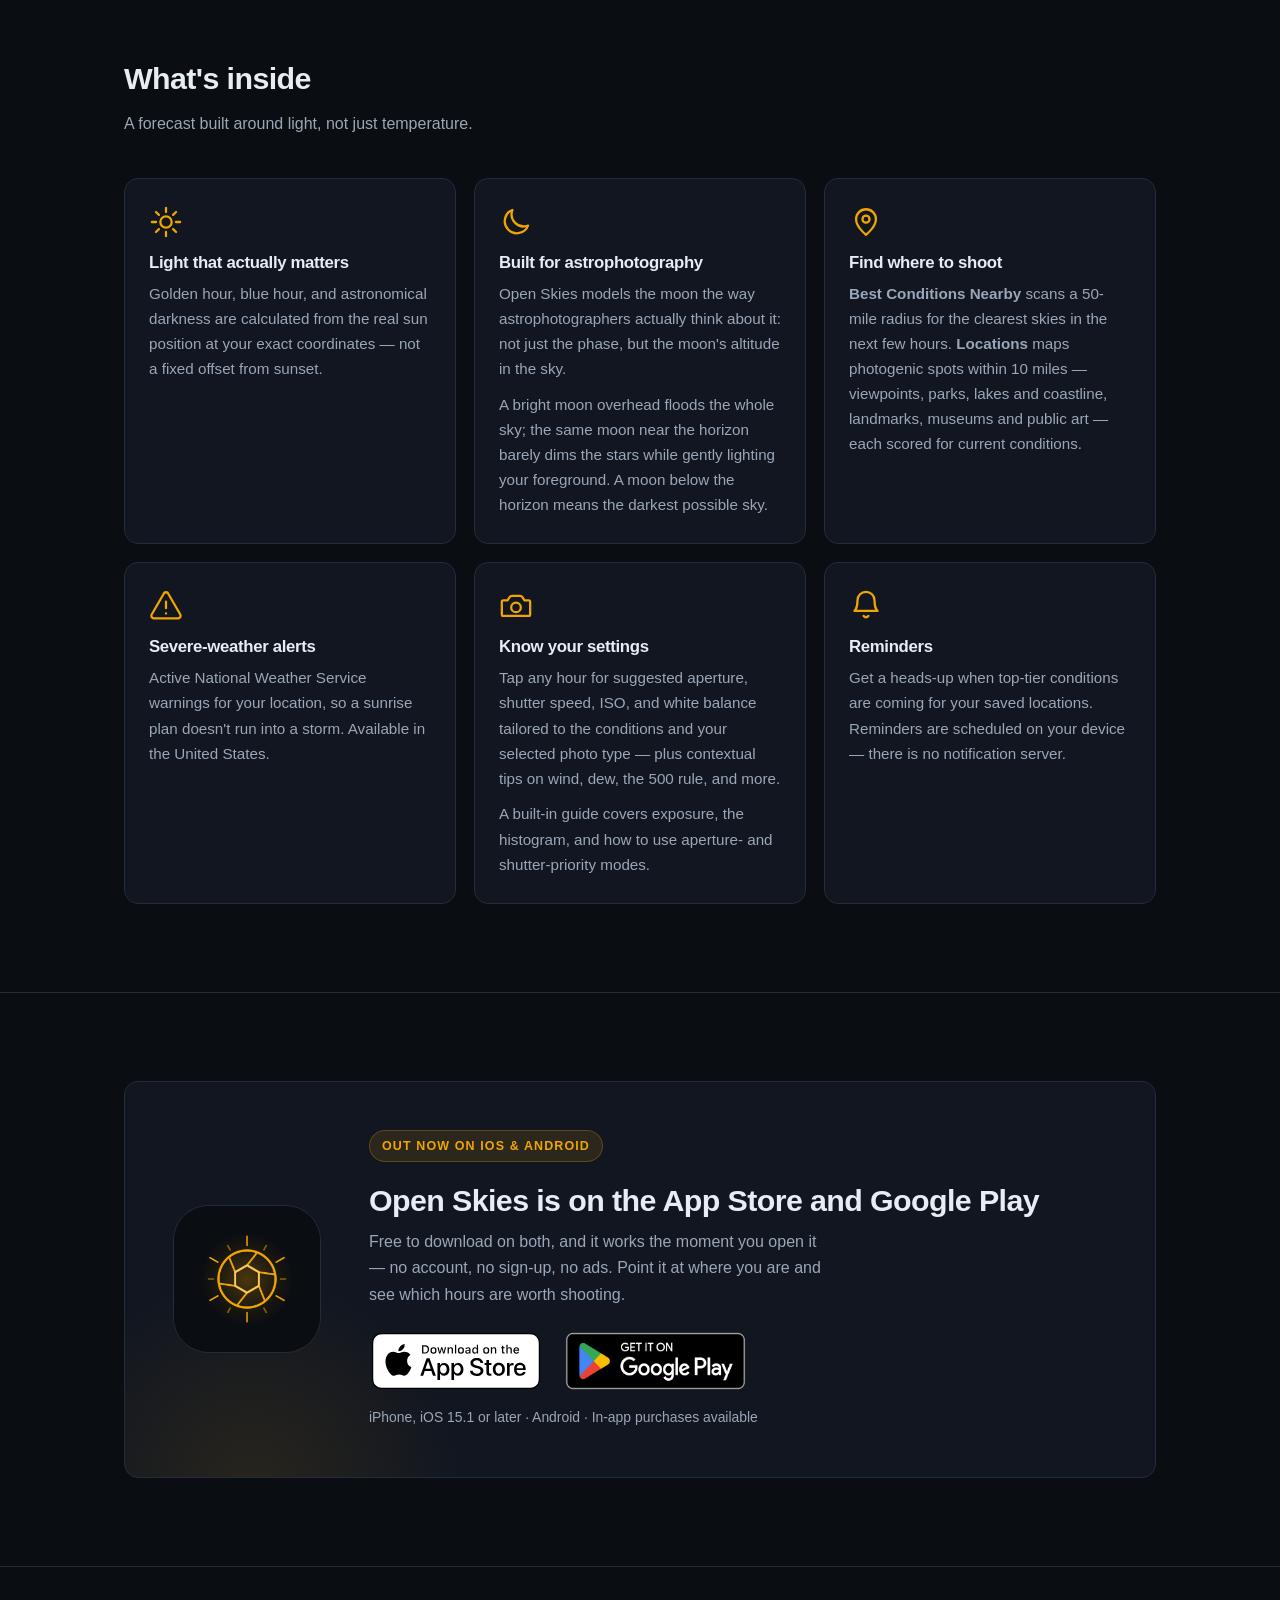
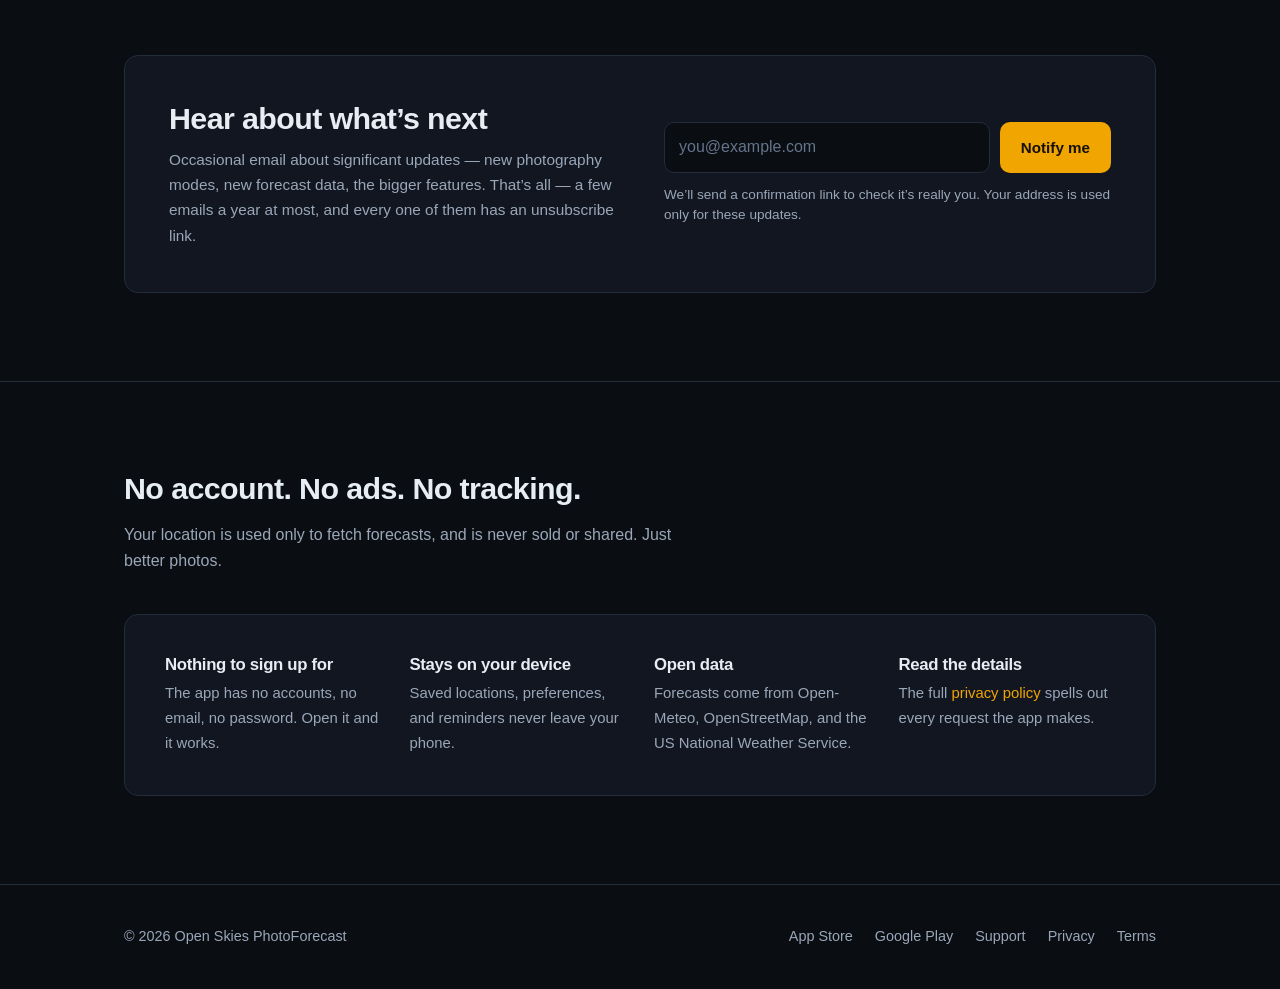
==== commit 65ca10cb: "Add Google Play alongside the App Store The app is now on both stores, so the site said several thin" ====
--- a/index.html
+++ b/index.html
@@ -40,7 +40,7 @@
   <section class="hero">
     <div class="wrap hero-grid">
       <div>
-        <span class="eyebrow">iPhone · Photo &amp; Video</span>
+        <span class="eyebrow">iOS &amp; Android · Photo &amp; Video</span>
         <h1>Know when the light will be right.</h1>
         <p class="lede">
           Open Skies scores every hour from 0 to 100 for the kind of photography
@@ -52,9 +52,13 @@
             <img src="assets/badge-white.svg" width="150" height="50"
                  alt="Download on the App Store">
           </a>
+          <a class="badge-link badge-play" href="https://play.google.com/store/apps/details?id=com.openskies.photoforecast">
+            <img src="assets/badge-google-play.png" width="192" height="74"
+                 alt="Get it on Google Play">
+          </a>
           <a class="btn btn-ghost" href="#features">See what it does</a>
         </div>
-        <p class="note" style="margin-top:18px;">Free on the App&nbsp;Store · iPhone · Requires iOS&nbsp;15.1 or later</p>
+        <p class="note" style="margin-top:18px;">Free on the App&nbsp;Store and Google&nbsp;Play · iPhone and Android</p>
       </div>
       <div class="hero-art">
         <img class="emblem" src="assets/emblem.svg" alt="" width="360" height="360">
@@ -221,20 +225,24 @@
         <img class="download-icon" src="assets/app-icon.png" alt=""
              width="160" height="160" loading="lazy">
         <div class="download-copy">
-          <span class="eyebrow">Out now</span>
-          <h2>Open Skies is on the App&nbsp;Store</h2>
-          <p>
-            Free to download, and it works the moment you open it &mdash; no
-            account, no sign-up, no ads. Point it at where you are and see which
-            hours are worth shooting.
+          <span class="eyebrow">Out now on iOS &amp; Android</span>
+          <h2>Open Skies is on the App&nbsp;Store and Google&nbsp;Play</h2>
+          <p>
+            Free to download on both, and it works the moment you open it
+            &mdash; no account, no sign-up, no ads. Point it at where you are
+            and see which hours are worth shooting.
           </p>
           <div class="cta-row">
             <a class="badge-link" href="https://apps.apple.com/us/app/open-skies-photoforecast/id6797729442">
               <img src="assets/badge-white.svg" width="168" height="56"
                    alt="Download on the App Store">
             </a>
-          </div>
-          <p class="note">iPhone · Requires iOS&nbsp;15.1 or later · In-app purchases available</p>
+            <a class="badge-link badge-play" href="https://play.google.com/store/apps/details?id=com.openskies.photoforecast">
+              <img src="assets/badge-google-play.png" width="216" height="84"
+                   alt="Get it on Google Play">
+            </a>
+          </div>
+          <p class="note">iPhone, iOS&nbsp;15.1 or later · Android · In-app purchases available</p>
         </div>
       </div>
     </div>
@@ -315,6 +323,7 @@
     <span>© 2026 Open Skies PhotoForecast</span>
     <nav aria-label="Footer">
       <a href="https://apps.apple.com/us/app/open-skies-photoforecast/id6797729442">App Store</a>
+      <a href="https://play.google.com/store/apps/details?id=com.openskies.photoforecast">Google Play</a>
       <a href="support.html">Support</a>
       <a href="privacy.html">Privacy</a>
       <a href="terms.html">Terms</a>
--- a/styles.css
+++ b/styles.css
@@ -611,3 +611,17 @@
   .mode-cols { grid-template-columns: 1fr; }
   .mode-head { flex-direction: column; align-items: flex-start; gap: 12px; }
 }
+
+/* ---------- Google Play badge ---------- */
+
+/* Google's badge PNG carries 41px of transparent padding on all sides (art is
+   564x168 inside a 646x250 image), while Apple's SVG has none. Rendering both
+   at the same height would make Play look ~33% smaller, so Play is rendered
+   taller and the surplus padding is pulled back with a negative margin —
+   leaving enough to satisfy Google's clear-space rule. */
+.cta-row .badge-link { flex: 0 0 auto; }
+
+/* Art is 168/250 of the image height, so to match a 50px Apple badge the Play
+   image must render at 50 / 0.672 = 74.4px (83.3px against the 56px badge). */
+.badge-play img { height: 74.4px; width: auto; margin: -12px -4px; }
+.download .badge-play img { height: 83.3px; width: auto; margin: -14px -5px; }
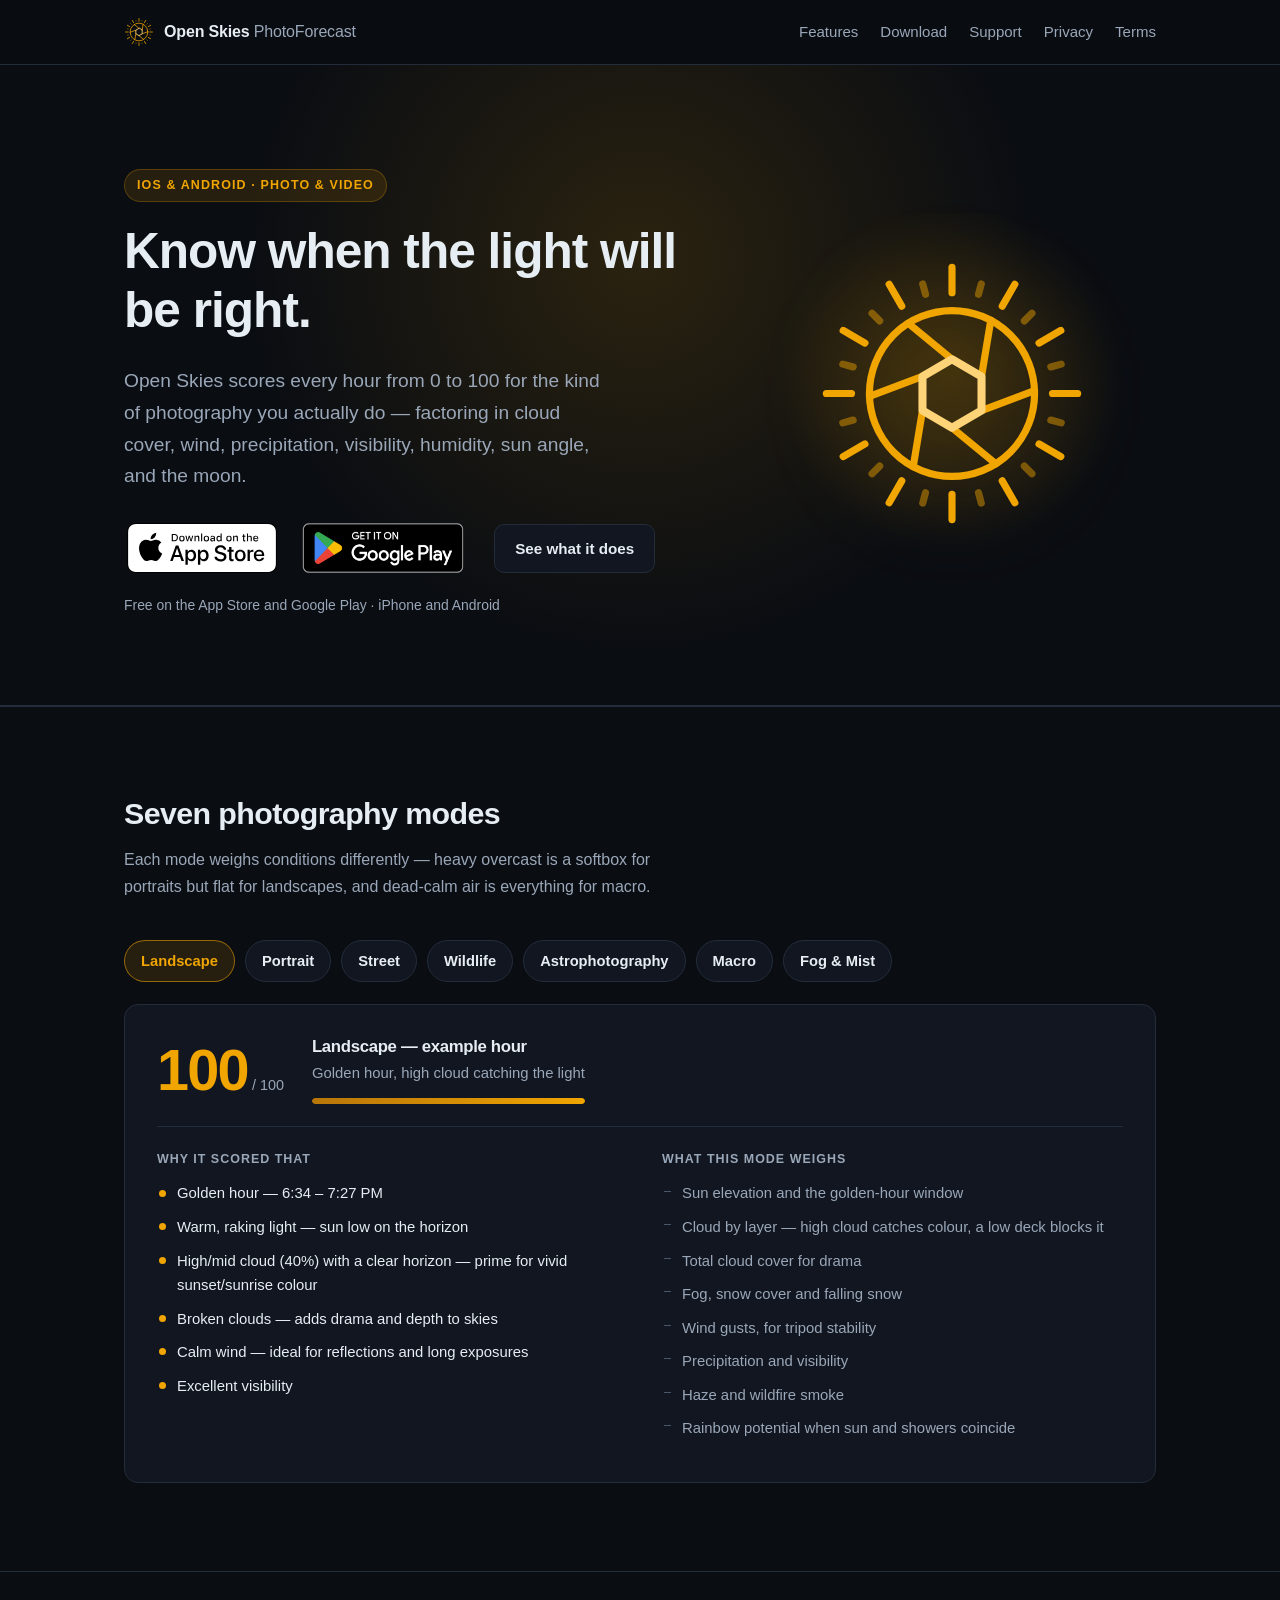
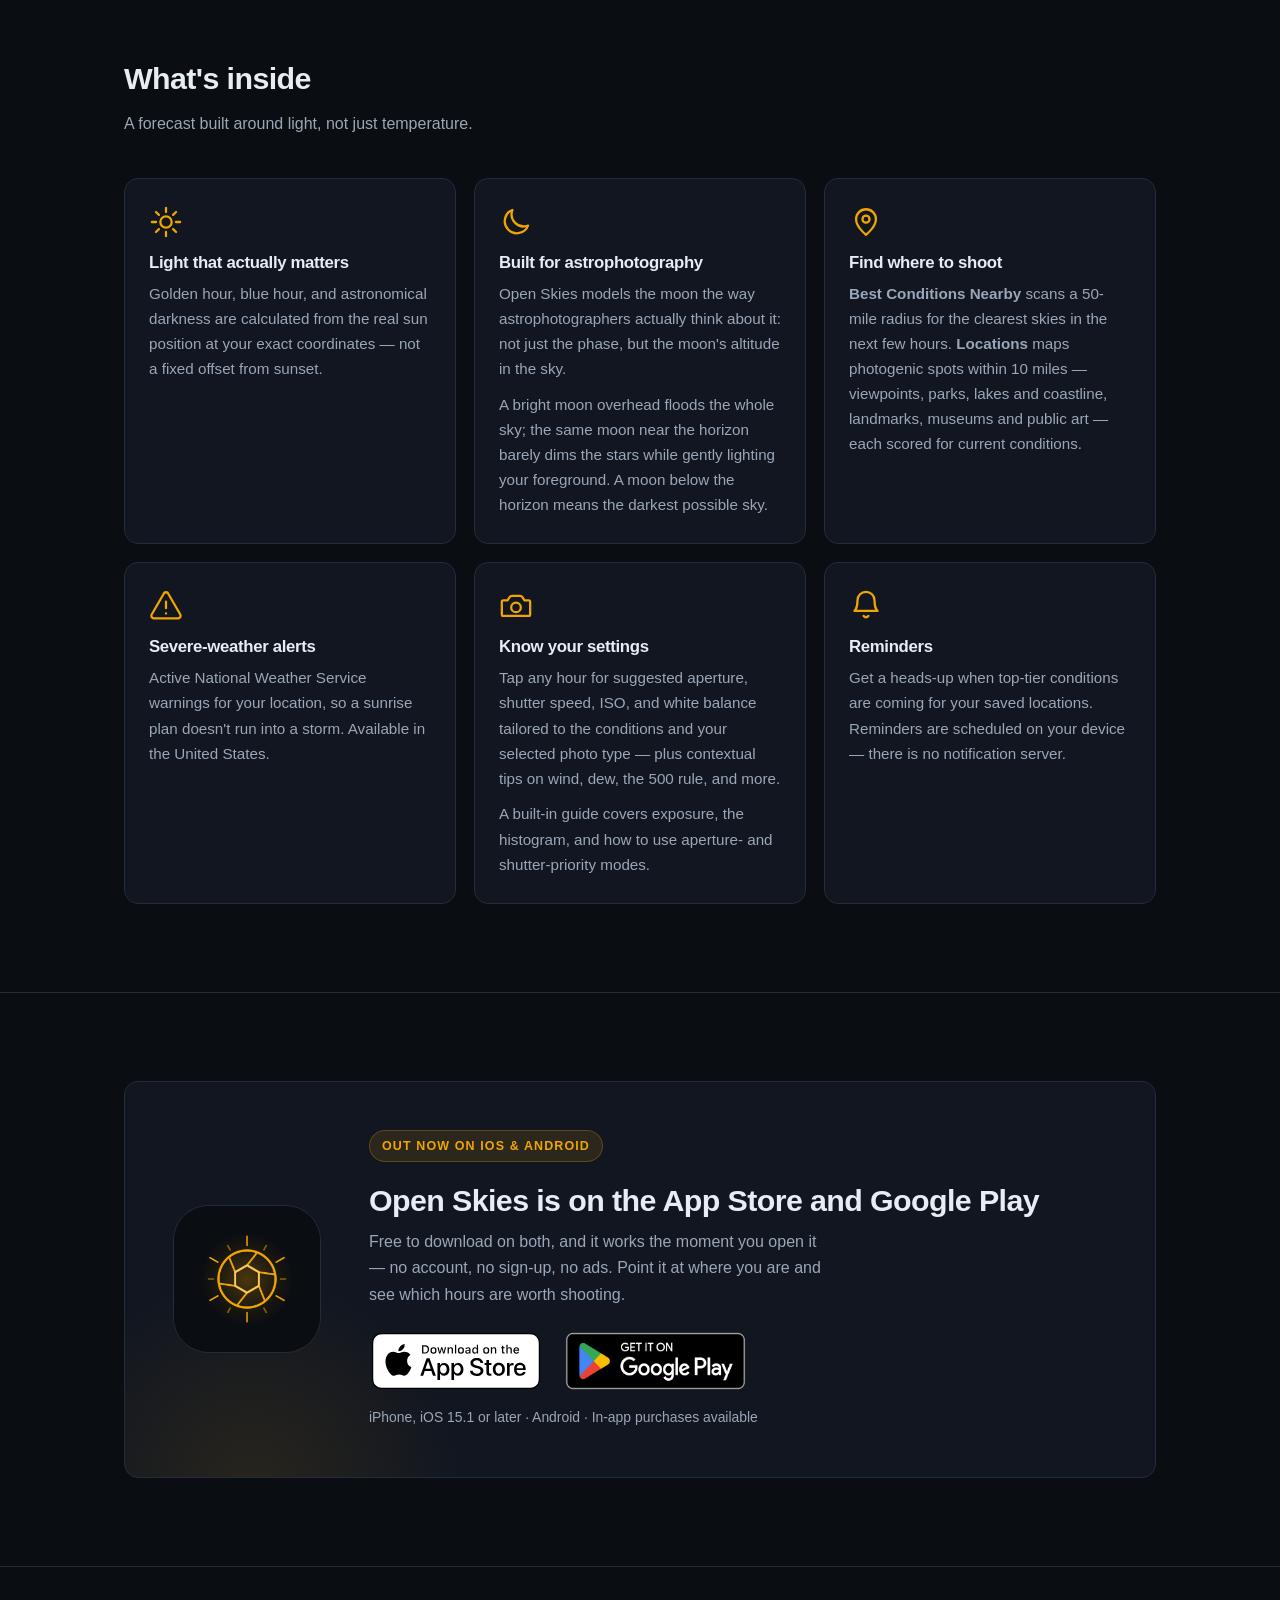
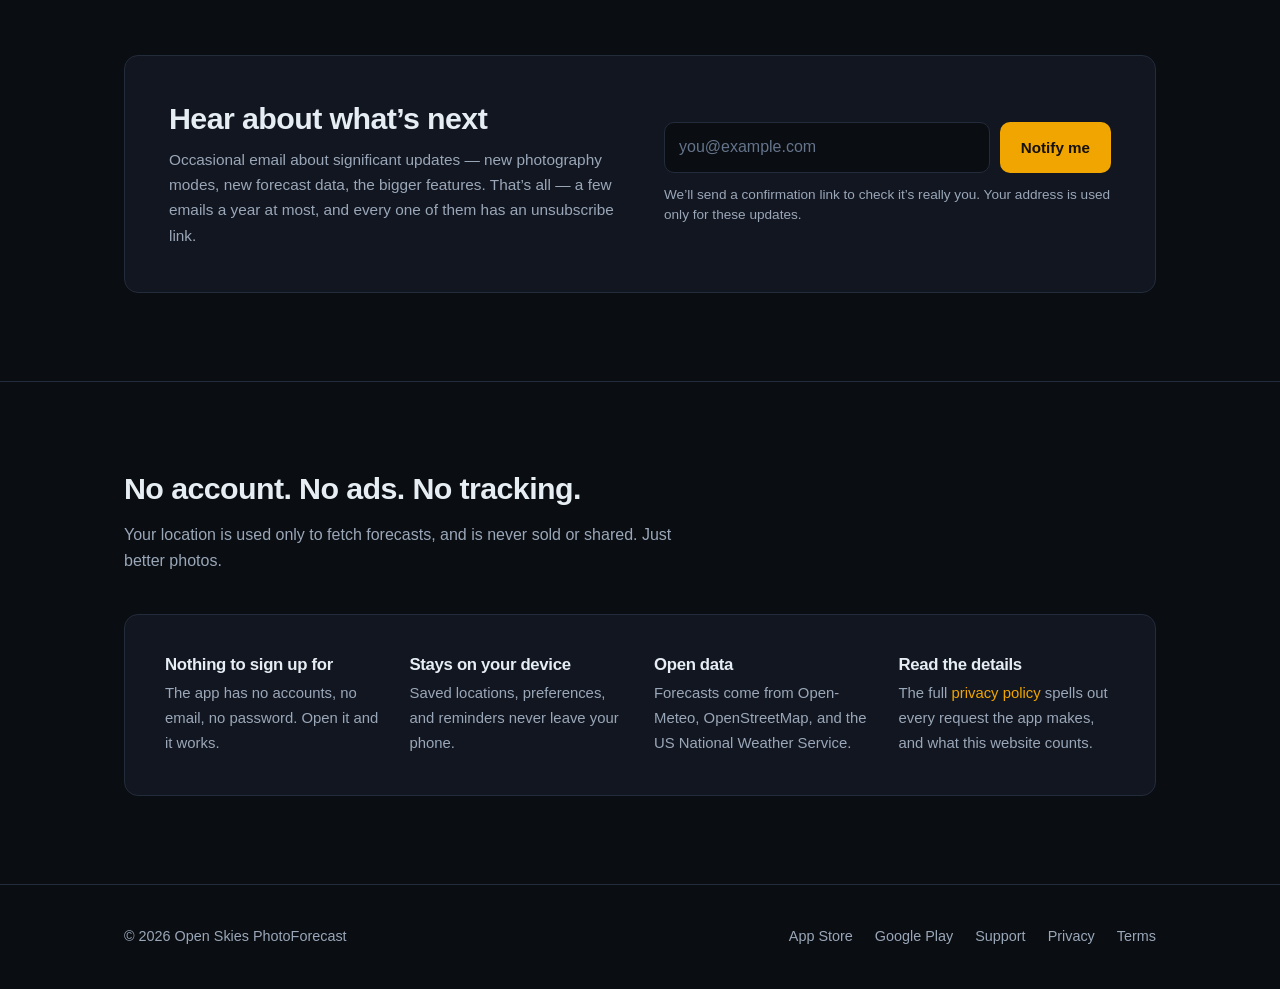
==== commit e91176ce: "Add Cloudflare Web Analytics, and scope the no-analytics claims to the app The site had no visitor a" ====
--- a/index.html
+++ b/index.html
@@ -310,7 +310,7 @@
         </div>
         <div class="strip-item">
           <h3>Read the details</h3>
-          <p>The full <a href="privacy.html">privacy policy</a> spells out every request the app makes.</p>
+          <p>The full <a href="privacy.html">privacy policy</a> spells out every request the app makes, and what this website counts.</p>
         </div>
       </div>
     </div>
@@ -476,5 +476,9 @@
 })();
 </script>
 
+<!-- Cloudflare Web Analytics — cookieless, no cross-site tracking. -->
+<script type="module" src="https://static.cloudflareinsights.com/beacon.min.js"
+        data-cf-beacon='{"token": "5a6eaebb7597426e8801f39f93e0c8c6"}'></script>
+
 </body>
 </html>
